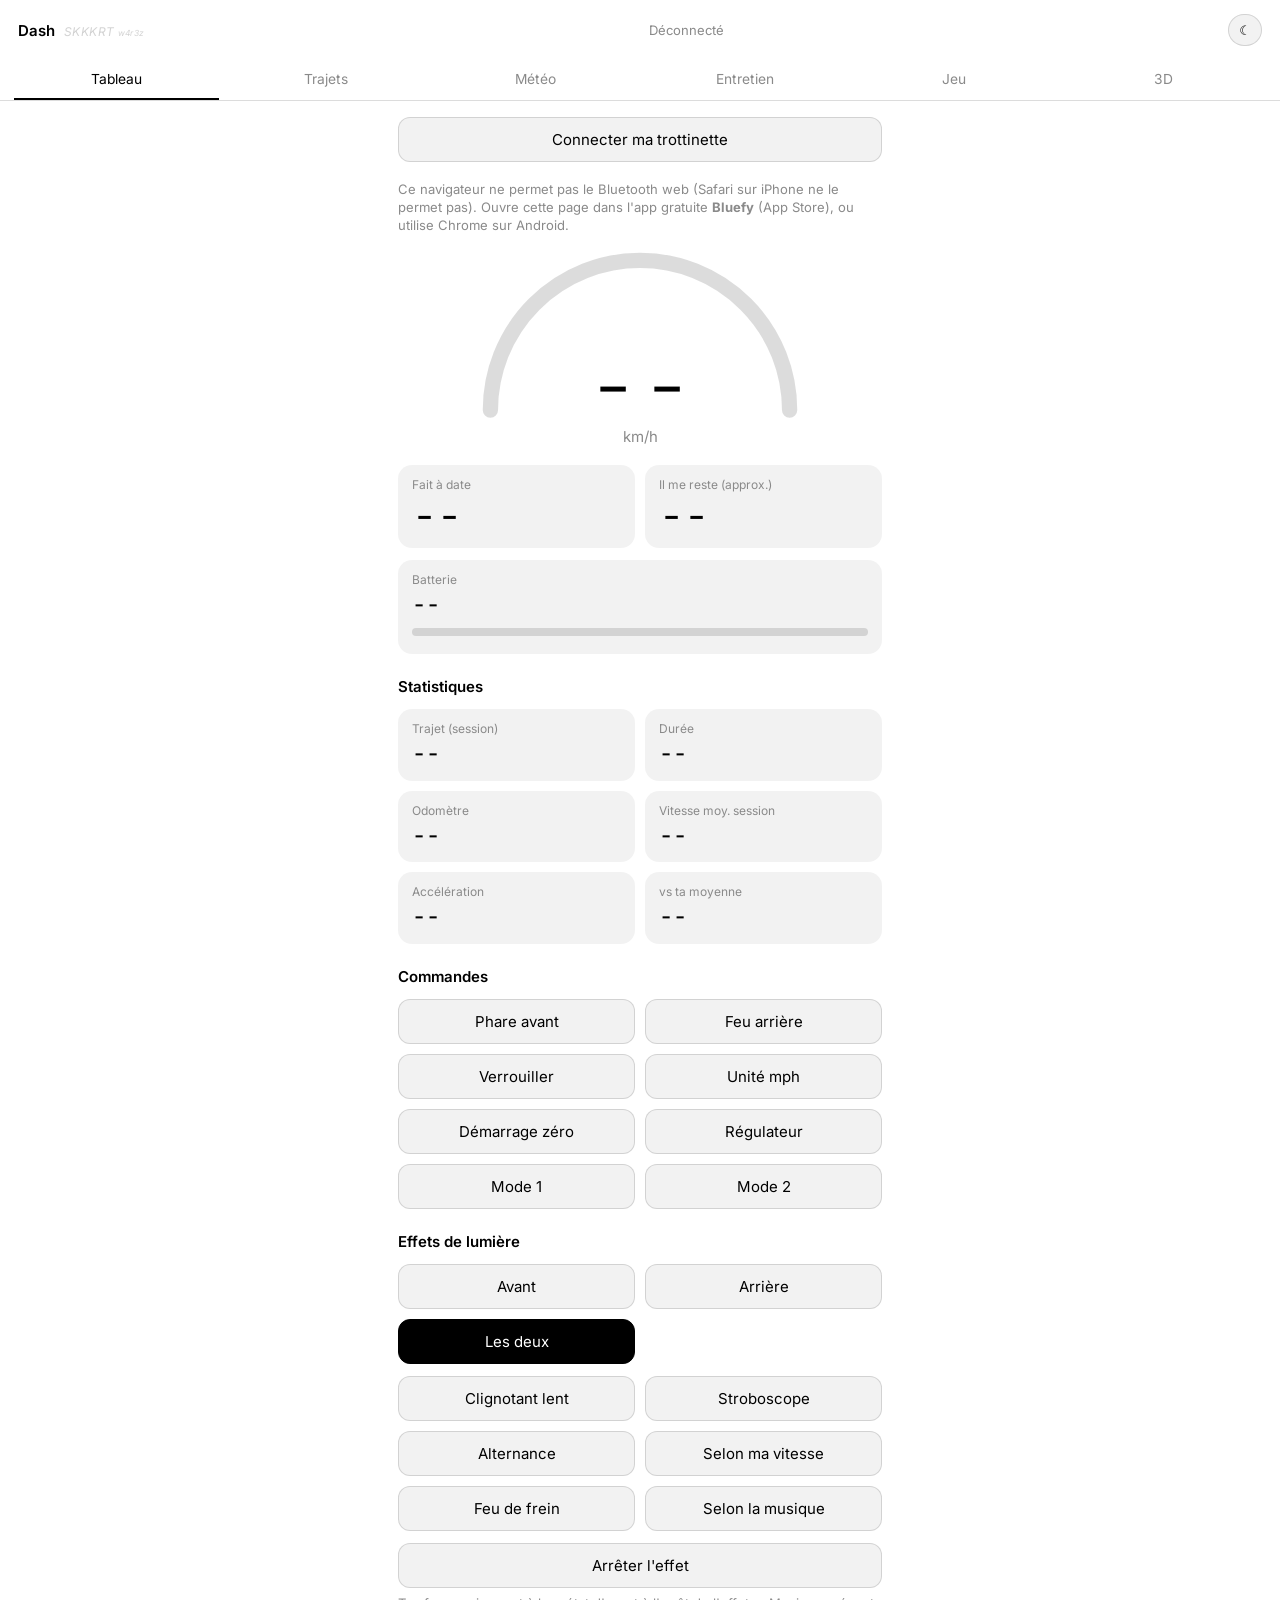
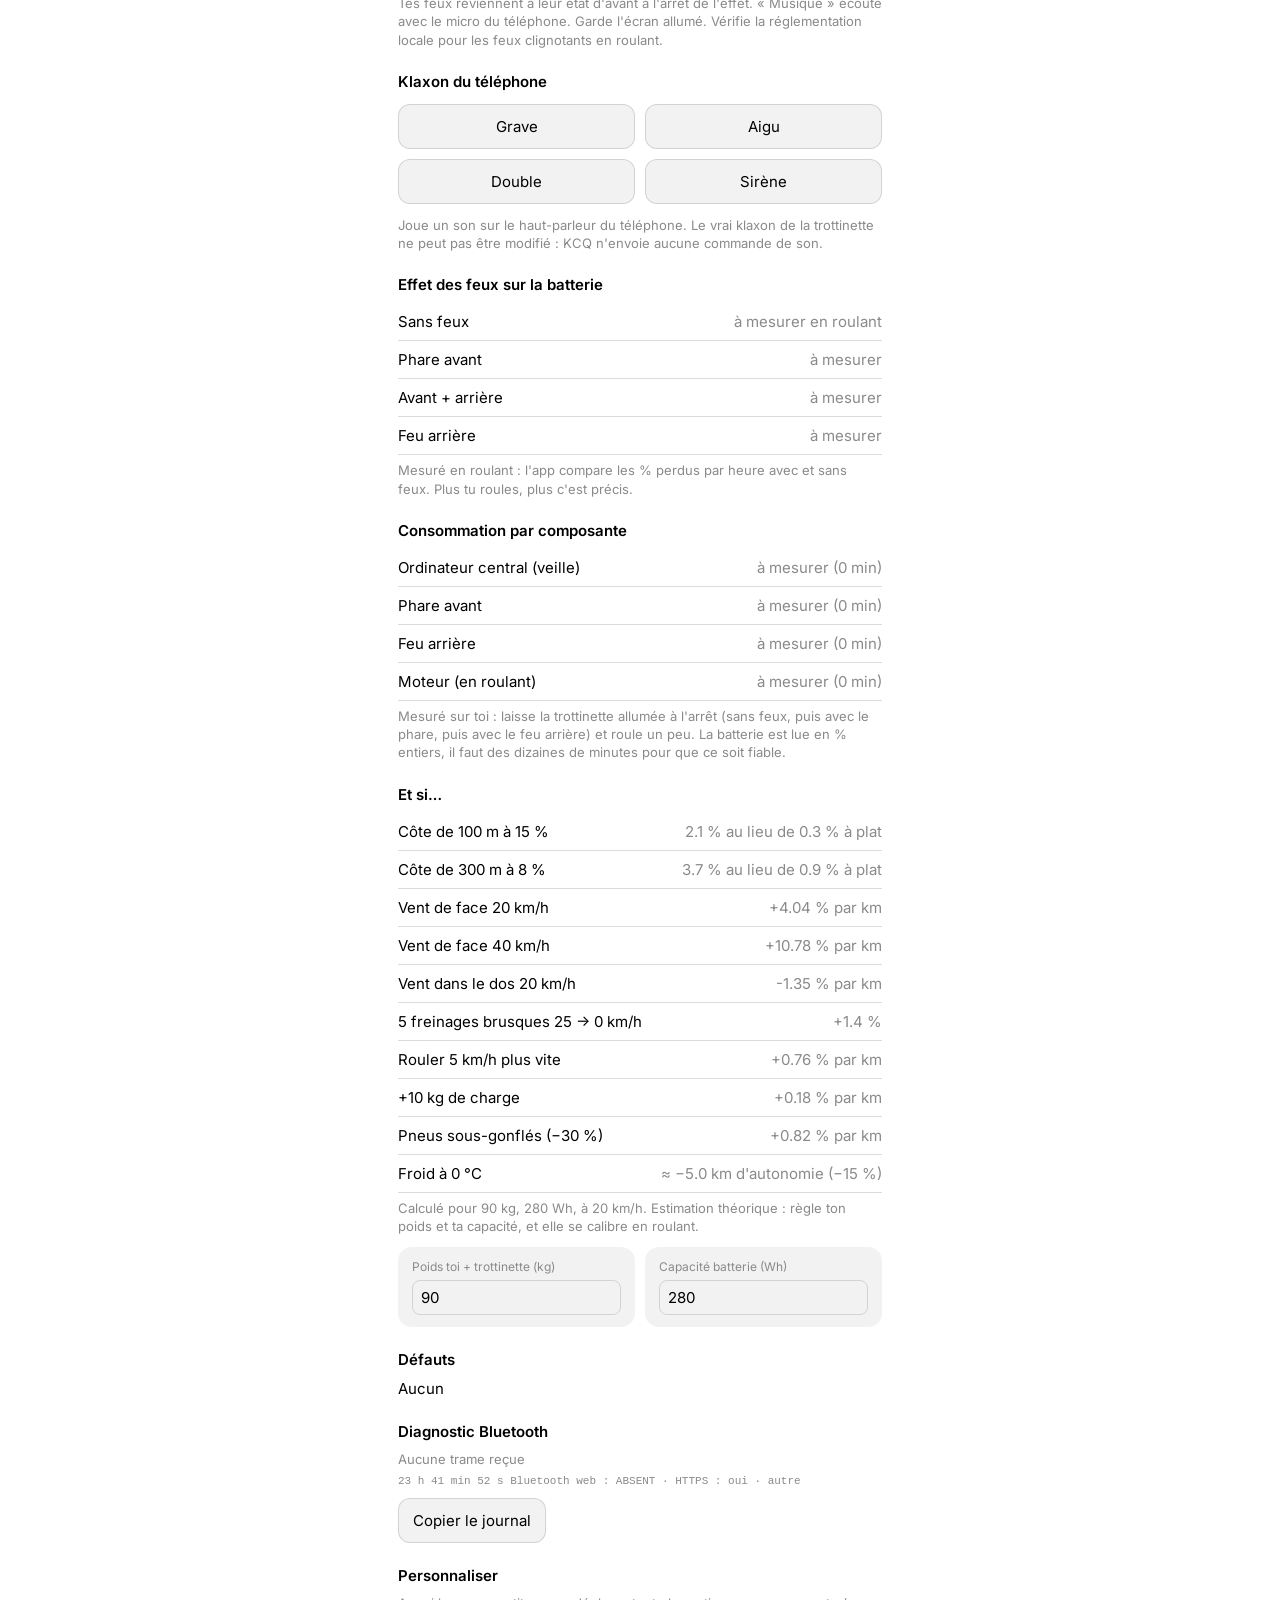
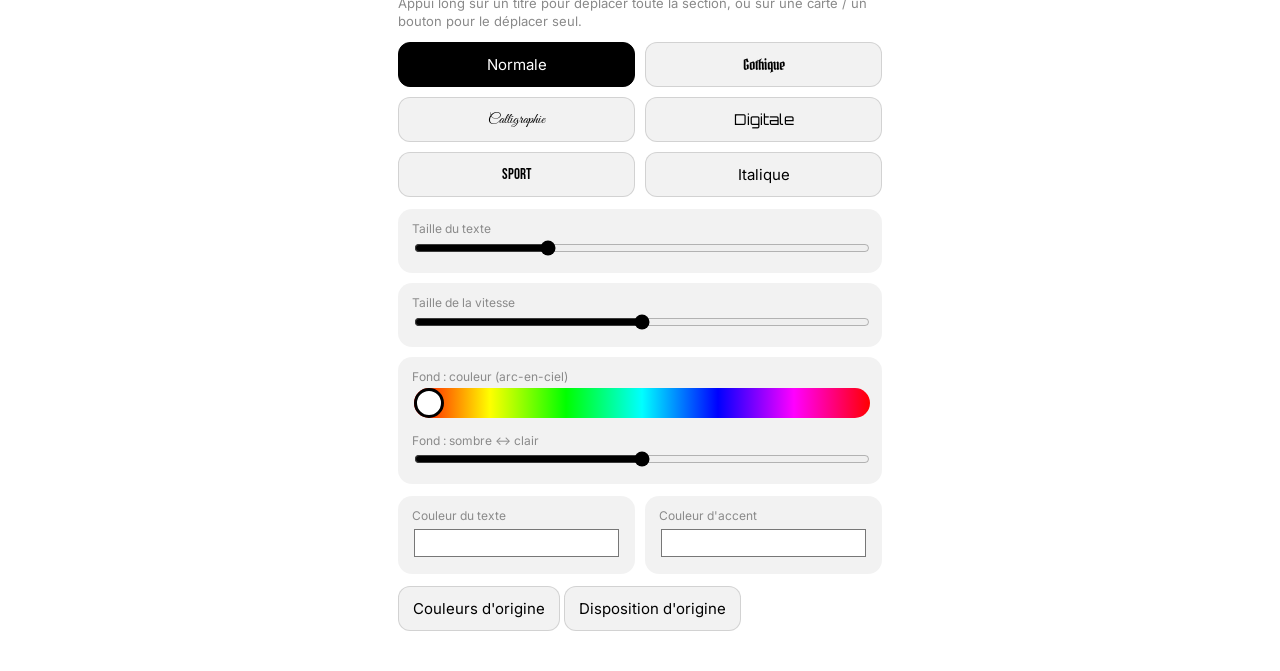
==== index.html @ 1031332a "Initial commit" ====
<!doctype html>
<html lang="fr">
<head>
<meta charset="utf-8">
<meta name="viewport" content="width=device-width,initial-scale=1,viewport-fit=cover">
<title>Dash</title>
<link rel="manifest" href="manifest.webmanifest">
<link rel="apple-touch-icon" href="icon.png">
<meta name="apple-mobile-web-app-capable" content="yes">
<meta name="theme-color" content="#000000">
<link rel="preconnect" href="https://fonts.googleapis.com"><link rel="preconnect" href="https://fonts.gstatic.com" crossorigin>
<link rel="stylesheet" href="https://fonts.googleapis.com/css2?family=Bebas+Neue&family=Great+Vibes&family=Inter:wght@300;400;600&family=Orbitron:wght@400;600&family=Pirata+One&display=swap">
<style>
:root{--bg:#fff;--fg:#000;--ac:var(--fg);--ff:Inter,-apple-system,system-ui,sans-serif;--z:1;--sz:1;--mut:#8a8a8a;--line:rgba(128,128,128,.28);--card:rgba(128,128,128,.1)}
[data-t=d]{--bg:#000;--fg:#fff}
*{box-sizing:border-box;-webkit-tap-highlight-color:transparent}
html,body{height:100%}
body{margin:0;background:var(--bg);color:var(--fg);font:calc(15px*var(--z))/1.4 var(--ff);padding:env(safe-area-inset-top) 0 env(safe-area-inset-bottom);overflow-x:hidden}
header{display:flex;justify-content:space-between;align-items:center;padding:14px 18px}
header b{font-weight:600;letter-spacing:.01em}
#st{color:var(--mut);font-size:.87em}
button{font:inherit;color:inherit;background:var(--card);border:1px solid var(--line);border-radius:12px;padding:11px 14px;cursor:pointer}
button.on{background:var(--ac);color:var(--bg);border-color:var(--ac)}
#th{padding:6px 10px;border-radius:99px;font-size:.87em}
nav{display:flex;gap:4px;padding:0 14px;border-bottom:1px solid var(--line)}
nav button{flex:1;border:0;border-radius:0;background:none;color:var(--mut);padding:10px 0;font-size:.92em}
nav button.on{color:var(--fg);box-shadow:inset 0 -2px var(--ac);background:none}
section{display:none;padding:16px 18px 40px;max-width:520px;margin:auto}
section.on{display:block}
#gauge{width:100%;max-width:340px;display:block;margin:0 auto}
#gauge path{fill:none;stroke-linecap:round;stroke-width:9}#arc{stroke:var(--ac)}.tk{stroke:var(--line)}
#sp{font-size:calc(84px*var(--sz));font-weight:300;text-align:center;line-height:1;margin-top:-1.02em;font-variant-numeric:tabular-nums}
#un{text-align:center;color:var(--mut);margin-bottom:18px}
.g{display:grid;grid-template-columns:1fr 1fr;gap:10px;margin:12px 0}
.c{background:var(--card);border-radius:14px;padding:12px 14px}
.c small{display:block;color:var(--mut);font-size:.8em}
.c b{font-size:1.47em;font-weight:500;font-variant-numeric:tabular-nums}
.c b.big{font-size:2.6em;font-weight:400;line-height:1.1}
.bar{height:8px;background:var(--line);border-radius:9px;overflow:hidden;margin-top:8px}
.bar i{display:block;height:100%;background:var(--ac);width:0;transition:width .4s}
h3{margin:22px 0 8px;font-size:1em;font-weight:600}
p.n{color:var(--mut);font-size:.87em;margin:6px 0}
.row{display:flex;justify-content:space-between;padding:8px 0;border-bottom:1px solid var(--line);gap:10px}
.row span:last-child{color:var(--mut);text-align:right}
#hue{width:100%;height:30px;-webkit-appearance:none;appearance:none;border-radius:99px;background:linear-gradient(90deg,#f00,#ff0,#0f0,#0ff,#00f,#f0f,#f00)}
#hue::-webkit-slider-thumb{-webkit-appearance:none;width:30px;height:30px;border-radius:50%;background:#fff;border:3px solid #000}
canvas{width:100%;height:220px;background:var(--card);border-radius:14px;margin-top:10px}
.err{color:#d33}
.hl{display:flex;align-items:baseline;gap:8px}
.sk{font-style:italic;font-size:.8em;opacity:.17;letter-spacing:.04em;white-space:nowrap;user-select:none}
.sk small{font-size:.7em;margin-left:3px}
.num{width:100%;font:inherit;color:inherit;background:none;border:1px solid var(--line);border-radius:8px;padding:6px 8px;margin-top:4px}
[data-sort]>*{-webkit-touch-callout:none;-webkit-user-select:none;user-select:none}
.drag{position:relative;z-index:50;pointer-events:none;box-shadow:0 12px 32px rgba(0,0,0,.45);border-radius:14px;background:var(--bg);scale:1.03}
.rg{width:100%;accent-color:var(--ac)}
input[type=color]{width:100%;height:36px;border:0;background:none;padding:0}
</style>
</head>
<body>
<header><div class="hl"><b>Dash</b><i class="sk">SKKKRT<small>w4r3z</small></i></div><span id="st">Déconnecté</span><button id="th" aria-label="Thème">☾</button></header>
<nav id="nav"><button data-s="a" class="on">Tableau</button><button data-s="b">Trajets</button><button data-s="c">Météo</button><button data-s="d">Entretien</button><button data-s="e">Jeu</button><button data-s="f">3D</button></nav>

<section id="a" class="on">
 <button id="cn" style="width:100%;margin-bottom:12px">Connecter ma trottinette</button>
 <p id="ns" class="n err" hidden>Ce navigateur ne permet pas le Bluetooth web (Safari sur iPhone ne le permet pas). Ouvre cette page dans l'app gratuite <b>Bluefy</b> (App Store), ou utilise Chrome sur Android.</p>
 <button id="bf" hidden style="width:100%;margin-bottom:12px">Ouvrir cette page dans Bluefy</button>
 <div id="dash" data-sort>
  <div class="blk" data-id="jauge"><svg id="gauge" viewBox="0 0 200 110"><path class="tk" d="M12 100A88 88 0 0 1 188 100"/><path id="arc" d="M12 100A88 88 0 0 1 188 100" stroke-dasharray="277" stroke-dashoffset="277"/></svg>
   <div id="sp">--</div><div id="un">km/h</div>
   <div class="g"><div class="c"><small>Fait à date</small><b class="big" id="f1">--</b><small id="f2"></small></div><div class="c"><small>Il me reste (approx.)</small><b class="big" id="r1">--</b><small id="r2"></small></div></div></div>
  <div class="blk" data-id="bat"><div class="c"><small>Batterie</small><b id="bt">--</b><div class="bar"><i id="bb"></i></div><small id="rg" style="margin-top:6px"></small></div></div>
  <div class="blk" data-id="stats"><h3>Statistiques</h3><div class="g" id="sg" data-sort>
   <div class="c" data-id="tr"><small>Trajet (session)</small><b id="tr">--</b></div>
   <div class="c" data-id="tm"><small>Durée</small><b id="tm">--</b></div>
   <div class="c" data-id="od"><small>Odomètre</small><b id="od">--</b></div>
   <div class="c" data-id="av"><small>Vitesse moy. session</small><b id="av">--</b></div>
   <div class="c" data-id="ac"><small>Accélération</small><b id="ac">--</b></div>
   <div class="c" data-id="vs"><small>vs ta moyenne</small><b id="vs">--</b></div></div></div>
  <div class="blk" data-id="cmd"><h3>Commandes</h3><div class="g" id="cg" data-sort>
   <button data-id="head" data-c="head">Phare avant</button><button data-id="tail" data-c="tail">Feu arrière</button>
   <button data-id="lock" data-c="lock">Verrouiller</button><button data-id="unit" data-c="unit">Unité mph</button>
   <button data-id="start" data-c="start">Démarrage zéro</button><button data-id="cruise" data-c="cruise">Régulateur</button>
   <button data-id="g1" data-g="1">Mode 1</button><button data-id="g2" data-g="2">Mode 2</button></div></div>
  <div class="blk" data-id="fx"><h3>Effets de lumière</h3>
   <div class="g" id="ft2"><button data-tg="head">Avant</button><button data-tg="tail">Arrière</button><button data-tg="both" class="on">Les deux</button></div>
   <div class="g" id="fm"><button data-m="slow">Clignotant lent</button><button data-m="strobe">Stroboscope</button><button data-m="alt">Alternance</button><button data-m="spd">Selon ma vitesse</button><button data-m="brk">Feu de frein</button><button data-m="mus">Selon la musique</button></div>
   <button id="fo" style="width:100%">Arrêter l'effet</button>
   <p class="n">Tes feux reviennent à leur état d'avant à l'arrêt de l'effet. « Musique » écoute avec le micro du téléphone. Garde l'écran allumé. Vérifie la réglementation locale pour les feux clignotants en roulant.</p></div>
  <div class="blk" data-id="horn"><h3>Klaxon du téléphone</h3>
   <div class="g" id="hn"><button data-k="0">Grave</button><button data-k="1">Aigu</button><button data-k="2">Double</button><button data-k="3">Sirène</button></div>
   <p class="n">Joue un son sur le haut-parleur du téléphone. Le vrai klaxon de la trottinette ne peut pas être modifié : KCQ n'envoie aucune commande de son.</p></div>
  <div class="blk" data-id="feux"><h3>Effet des feux sur la batterie</h3><div id="im"></div>
   <p class="n">Mesuré en roulant : l'app compare les % perdus par heure avec et sans feux. Plus tu roules, plus c'est précis.</p></div>
  <div class="blk" data-id="conso"><h3>Consommation par composante</h3><div id="cs"></div>
   <p class="n">Mesuré sur toi : laisse la trottinette allumée à l'arrêt (sans feux, puis avec le phare, puis avec le feu arrière) et roule un peu. La batterie est lue en % entiers, il faut des dizaines de minutes pour que ce soit fiable.</p></div>
  <div class="blk" data-id="si"><h3>Et si…</h3><div id="sr"></div><p class="n" id="sn"></p>
   <div class="g"><label class="c"><small>Poids toi + trottinette (kg)</small><input id="kg" class="num" type="number" inputmode="decimal" min="30" max="250"></label><label class="c"><small>Capacité batterie (Wh)</small><input id="wh" class="num" type="number" inputmode="decimal" min="50" max="2000"></label></div></div>
  <div class="blk" data-id="def"><h3>Défauts</h3><div id="ft" class="n">Aucun</div></div>
  <div class="blk" data-id="diag"><h3>Diagnostic Bluetooth</h3><p class="n" id="fc" style="margin-top:0">Aucune trame reçue</p>
   <pre id="lg" style="white-space:pre-wrap;word-break:break-all;font:11px/1.4 ui-monospace,monospace;color:var(--mut);margin:0 0 8px"></pre><button id="cl">Copier le journal</button></div>
  <div class="blk" data-id="look"><h3>Personnaliser</h3>
   <p class="n" style="margin-top:0">Appui long sur un titre pour déplacer toute la section, ou sur une carte / un bouton pour le déplacer seul.</p>
   <div class="g" id="fl"></div>
   <div class="c"><small>Taille du texte</small><input id="zs" class="rg" type="range" min="80" max="150" value="100"></div>
   <div class="c" style="margin-top:10px"><small>Taille de la vitesse</small><input id="ss" class="rg" type="range" min="60" max="140" value="100"></div>
   <div class="c" style="margin-top:10px"><small>Fond : couleur (arc-en-ciel)</small><input id="hue" type="range" min="0" max="360" value="0">
    <small style="margin-top:10px">Fond : sombre ↔ clair</small><input id="lt" class="rg" type="range" min="4" max="96" value="50"></div>
   <div class="g"><label class="c"><small>Couleur du texte</small><input id="ct" type="color" value="#ffffff"></label><label class="c"><small>Couleur d'accent</small><input id="ca" type="color" value="#ffffff"></label></div>
   <button id="hr">Couleurs d'origine</button> <button id="ro">Disposition d'origine</button></div>
 </div>
</section>

<section id="b"><div id="rt" data-sort>
 <div class="blk" data-id="gps"><h3>Enregistrer l'itinéraire</h3>
  <button id="rc" style="width:100%">Démarrer l'enregistrement GPS</button>
  <canvas id="map" width="480" height="440"></canvas>
  <p class="n" id="rs"></p><button id="gx">Exporter en GPX</button></div>
 <div class="blk" data-id="ses"><h3>10 dernières sessions</h3><div id="hs"></div></div>
</div></section>

<section id="c"><h3>Prochaines 3 heures</h3><div id="wx" class="n">Chargement…</div><button id="wr">Actualiser</button></section>

<section id="d"><div id="en" data-sort>
 <div class="blk" data-id="fr"><h3>Freins (estimation)</h3>
  <div class="c"><small>Plaquettes restantes</small><b id="bw">--</b><div class="bar"><i id="bwb"></i></div></div>
  <p class="n" id="bn"></p><button id="bs">Freins changés</button></div>
 <div class="blk" data-id="pr"><h3>Prochains entretiens</h3><div id="mt"></div>
  <p class="n">Estimations génériques basées sur les kilomètres et les freinages brusques détectés, pas sur des données du fabricant. Vérifie tes freins à l'œil.</p></div>
</div></section>

<section id="e"></section>

<section id="f">
 <h3>SKKKRT3D · simulateur en ville</h3>
 <p class="n">Ta i9 devient une vraie manette : la poignée donne la vitesse, le gyro du téléphone (fixé sur le guidon) tourne le monde. 4 mondes, vue 1re ou 2e personne, polices et réglages dans le jeu (⚙). Nouveau : jeu de capture de drapeaux 🚩 avec pièces dorées, chrono et points, chute en percutant un bâtiment, cyclistes à éviter (ou à percuter).</p>
 <p class="n">1. Connecte ta trottinette dans l'onglet <b>Tableau</b> (la connexion est partagée avec le jeu).<br>2. Entre dans la ville, autorise le gyro, puis <b>Calibrer guidon</b> guidon droit.</p>
 <button id="g3" class="on" style="width:100%;margin-top:6px">Entrer dans la ville 3D</button>
 <p class="n" id="g3s"></p>
</section>

<script src="proto.js"></script>
<script>
const $=s=>document.querySelector(s),$$=s=>[...document.querySelectorAll(s)];
const J=(k,d)=>{try{return JSON.parse(localStorage.getItem(k))??d}catch{return d}};
const W=(k,v)=>{try{localStorage.setItem(k,JSON.stringify(v))}catch{}};
const cfg=J('cfg',{h:null,t:null}),drain=J('drain',{}),idl=J('idl',{}),cal=J('cal',{p:0,km:0,s:0}),hist=J('hist',[]),svc=J('svc',{b0:null,hard:0});
let pts=J('route',[]),S=null,chW=null,dev=null,busy=false,last=0,lastV=0,lastB=null,lastHard=0,aNow=0,aS=0,aN=0,vS=0,tS=0,vMax=0,rec=null,saveT=0,sb0=null,mvS=0,lastT=null,stV=0,stT=0,ex0=0;

// ---------- Thème ----------
const F={sys:['Normale',"Inter,-apple-system,system-ui,sans-serif"],got:['Gothique',"'Pirata One',serif"],cal:['Calligraphie',"'Great Vibes',cursive"],dig:['Digitale',"Orbitron,sans-serif"],spo:['Sport',"'Bebas Neue',sans-serif"],ita:['Italique',"Inter,-apple-system,system-ui,sans-serif"]};
$('#fl').innerHTML=Object.entries(F).map(([k,v])=>`<button data-f="${k}" style="font-family:${v[1]}">${v[0]}</button>`).join('');
function theme(){
  const d=cfg.t?cfg.t==='d':matchMedia('(prefers-color-scheme:dark)').matches,r=document.documentElement.style,set=(k,v)=>v==null?r.removeProperty(k):r.setProperty(k,v);
  document.documentElement.dataset.t=d?'d':'l';$('#th').textContent=d?'☀':'☾';
  if(cfg.h!=null||cfg.l!=null){const l=cfg.l??(d?11:93);set('--bg',`hsl(${cfg.h||0} ${cfg.h==null?0:d?55:85}% ${l}%)`);set('--fg',l>55?'#111':'#fff')}else{set('--bg');set('--fg')}
  if(cfg.tx)set('--fg',cfg.tx);
  document.body.style.fontStyle=cfg.f==='ita'?'italic':'';set('--ac',cfg.ac);set('--ff',F[cfg.f]&&F[cfg.f][1]);set('--z',cfg.z);set('--sz',cfg.sz);
  $$('#fl button').forEach(b=>b.classList.toggle('on',b.dataset.f===(cfg.f||'sys')));
  document.querySelector('meta[name=theme-color]').content=getComputedStyle(document.body).backgroundColor;
}
const sv=()=>{W('cfg',cfg);theme()};
$('#th').onclick=()=>{cfg.t=document.documentElement.dataset.t==='d'?'l':'d';cfg.l=null;sv()};
$('#fl').onclick=e=>{const b=e.target.closest('[data-f]');if(b){cfg.f=b.dataset.f;sv()}};
$('#zs').oninput=e=>{cfg.z=e.target.value/100;sv()};
$('#ss').oninput=e=>{cfg.sz=e.target.value/100;sv()};
$('#hue').oninput=e=>{cfg.h=+e.target.value;sv()};
$('#lt').oninput=e=>{cfg.l=+e.target.value;sv()};
$('#ct').oninput=e=>{cfg.tx=e.target.value;sv()};
$('#ca').oninput=e=>{cfg.ac=e.target.value;sv()};
$('#hr').onclick=()=>{cfg.h=cfg.l=cfg.tx=cfg.ac=null;sv()};
$('#ro').onclick=()=>{delete cfg.o;W('cfg',cfg);location.reload()};
$('#zs').value=(cfg.z||1)*100;$('#ss').value=(cfg.sz||1)*100;if(cfg.h!=null)$('#hue').value=cfg.h;if(cfg.l!=null)$('#lt').value=cfg.l;
let tap=0;$('#gauge').onclick=()=>{if(++tap>=3){tap=0;$('#look').scrollIntoView({behavior:'smooth'})}setTimeout(()=>tap=0,700)};
theme();

// ---------- Appui long = déplacer ----------
for(const id in cfg.o||{}){const bx=document.getElementById(id);if(bx)cfg.o[id].forEach(k=>{const c=[...bx.children].find(x=>x.dataset.id===k);c&&bx.appendChild(c)})}
(()=>{
  let it=null,bx,tm,loop,sx,sy,lx,ly,gx,gy,on=0,end=0;
  const place=()=>{
    it.style.transform='none';
    let t=document.elementFromPoint(lx,ly);while(t&&t.parentElement!==bx)t=t.parentElement;
    if(t&&t!==it&&t.dataset.id)bx.insertBefore(it,it.compareDocumentPosition(t)&4?t.nextSibling:t);
    const r=it.getBoundingClientRect();it.style.transform=`translate(${lx-gx-r.left}px,${ly-gy-r.top}px)`;
  };
  const fin=()=>{clearTimeout(tm);clearInterval(loop);if(on){it.classList.remove('drag');it.style.transform='';cfg.o=cfg.o||{};cfg.o[bx.id]=[...bx.children].map(c=>c.dataset.id);W('cfg',cfg);end=Date.now()}on=0;it=null};
  addEventListener('pointerdown',e=>{
    if(!e.isPrimary||e.target.closest('input,canvas'))return;
    const el=e.target.closest('[data-id]');if(!el||!el.parentElement.hasAttribute('data-sort'))return;
    it=el;bx=el.parentElement;sx=lx=e.clientX;sy=ly=e.clientY;
    tm=setTimeout(()=>{on=1;const r=it.getBoundingClientRect();gx=sx-r.left;gy=sy-r.top;it.classList.add('drag');navigator.vibrate&&navigator.vibrate(30);
      loop=setInterval(()=>{if(ly<90)scrollBy(0,-12);else if(ly>innerHeight-90)scrollBy(0,12);place()},30)},450);
  });
  addEventListener('pointermove',e=>{if(!it)return;lx=e.clientX;ly=e.clientY;if(!on&&Math.hypot(lx-sx,ly-sy)>10){clearTimeout(tm);it=null}});
  addEventListener('pointerup',fin);addEventListener('pointercancel',fin);
  addEventListener('touchmove',e=>{if(on)e.preventDefault()},{passive:false});
  addEventListener('contextmenu',e=>{if(it)e.preventDefault()});
  addEventListener('click',e=>{if(Date.now()-end<500){e.stopPropagation();e.preventDefault()}},true);
})();

// ---------- Onglets ----------
$$('#nav button').forEach(b=>b.onclick=()=>{$$('#nav button,section').forEach(x=>x.classList.remove('on'));b.classList.add('on');$('#'+b.dataset.s).classList.add('on');if(b.dataset.s==='c')wx();if(b.dataset.s==='b')draw();if(b.dataset.s==='d')maint()});

// ---------- Bluetooth ----------
const SVC=P.U('fff0'),ios=/iPhone|iPad|iPod/.test(navigator.userAgent)||(navigator.platform==='MacIntel'&&navigator.maxTouchPoints>1);
const hx=a=>[...a].map(x=>x.toString(16).padStart(2,'0')).join(' '),sleep=t=>new Promise(r=>setTimeout(r,t));
let nfr=0,unk=0,lg0=[],wlk=null;
const lg=m=>{lg0.push(new Date().toLocaleTimeString('fr-CA')+' '+m);if(lg0.length>60)lg0.shift();$('#lg').textContent=lg0.join('\n')};
lg('Bluetooth web : '+(navigator.bluetooth?'OK':'ABSENT')+' · HTTPS : '+(isSecureContext?'oui':'non')+' · '+(ios?'iOS':'autre'));
if(!navigator.bluetooth){$('#ns').hidden=false;if(ios)$('#bf').hidden=false}
$('#bf').onclick=()=>{location.href='bluefy://open?url='+encodeURIComponent(location.href)};
$('#cl').onclick=()=>navigator.clipboard&&navigator.clipboard.writeText(lg0.join('\n')).then(()=>$('#cl').textContent='Copié');
const wl=async()=>{try{wlk=await navigator.wakeLock.request('screen')}catch(e){}};
document.addEventListener('visibilitychange',()=>{if(!document.hidden&&dev&&dev.gatt.connected)wl()});
$('#cn').onclick=async()=>{
  if(!navigator.bluetooth){$('#ns').hidden=false;$('#st').textContent='Bluetooth web absent';return}
  if(dev&&dev.gatt.connected){userDisc=true;dev.gatt.disconnect();return}
  try{
    $('#st').textContent='Choisis ta trottinette…';lg('Recherche…');
    dev=await navigator.bluetooth.requestDevice({acceptAllDevices:true,optionalServices:[SVC,P.U('ffe0'),P.U('180a'),'6e400001-b5a3-f393-e0a9-e50e24dcca9e']});
    lg('Appareil : '+(dev.name||dev.id));$('#st').textContent='Connexion…';
    dev.addEventListener('gattserverdisconnected',onDisc);
    userDisc=false;recoN=0;
    const g=await dev.gatt.connect();lg('GATT connecté');
    if(await setupLink(g,false)===false)return;
  }catch(e){lg('ERREUR '+e.name+' : '+e.message);$('#st').textContent=e.name==='NotFoundError'?'Annulé':'Erreur : '+e.message}
};
async function setupLink(g,again){
  let s;try{s=await g.getPrimaryService(SVC)}catch(e){const all=await g.getPrimaryServices().catch(()=>[]);lg('Service FFF0 introuvable. Vus : '+all.map(x=>x.uuid.slice(4,8)).join(',')+' (mauvais appareil ?)');throw e}
  lg('Service FFF0 OK');chW=await s.getCharacteristic(P.U('fff6'));lg('Écriture FFF6 OK');
  try{ // même vérification que KCQ : état du mot de passe (FFF1) puis mot de passe (FFF5)
    const on=(await(await s.getCharacteristic(P.U('fff1'))).readValue()).getUint8(0)===1;lg('Mot de passe actif : '+(on?'oui':'non'));
    if(on&&!again){const v=await(await s.getCharacteristic(P.U('fff5'))).readValue(),u=new Uint8Array(v.buffer,v.byteOffset,v.byteLength);
      let pin;try{pin=new TextDecoder('gbk').decode(u)}catch(e){pin=new TextDecoder().decode(u)}
      const t=prompt('Mot de passe de la trottinette :');if(t!==pin.replace(/\0/g,'')){g.disconnect();alert('Mot de passe incorrect');userDisc=true;return false}}
  }catch(e){lg('Mot de passe : ignoré ('+e.name+')')}
  const n=await s.getCharacteristic(P.U('fff7'));lg('Notifications FFF7 OK');
  n.addEventListener('characteristicvaluechanged',e=>{const v=e.target.value;onData(new Uint8Array(v.buffer,v.byteOffset,v.byteLength))});
  await n.startNotifications();nfr=0;unk=0;reset();wl();
  $('#st').textContent='Connecté';$('#cn').textContent='Déconnecter';lg('Écoute active, attente des trames…');
  setTimeout(()=>{if(dev&&dev.gatt.connected&&!nfr){lg('Aucune trame après 5 s. La trottinette est-elle allumée ? KCQ est-elle fermée ?');$('#st').textContent='Connecté, aucune donnée'}},5000);
}
let userDisc=false,recoBusy=false,recoN=0;
function reset(){last=0;lastB=null;aS=aN=vS=tS=vMax=0;sb0=null;mvS=0;lastT=null;stT=Date.now()}
function onDisc(){
  lg('Déconnecté');stopFx(true);
  $('#st').textContent='Déconnecté';$('#cn').textContent='Connecter ma trottinette';
  if(S&&(S.trip>0||S.time>60)){hist.unshift({d:Date.now(),km:S.trip,min:Math.round(S.time/60),avg:tS?vS/tS:0,max:vMax,acc:aN?aS/aN:0});hist.length=Math.min(hist.length,10);W('hist',hist);W('drain',drain);W('idl',idl);W('cal',cal);W('svc',svc)}
  S=null;hs();
  if(!userDisc&&dev)autoReco();userDisc=false;
}
// reconnexion automatique après une coupure involontaire (sans rouvrir le sélecteur d'appareil)
async function autoReco(){
  if(recoBusy)return;recoBusy=true;
  for(let i=1;i<=8&&dev&&!userDisc;i++){
    $('#st').textContent='Reconnexion '+i+'/8…';lg('Reconnexion automatique '+i+'/8');await sleep(Math.min(1200*i,6000));
    if(userDisc||!dev)break;if(dev.gatt.connected)break;
    try{const g=await dev.gatt.connect();lg('GATT reconnecté');await setupLink(g,true);recoBusy=false;return}
    catch(e){lg('Reconnexion échouée : '+e.message)}
  }
  recoBusy=false;if(!(dev&&dev.gatt.connected)){$('#st').textContent='Déconnecté (reconnexion impossible)';}
}
async function send(frame){
  if(!chW||busy)return false;busy=true;let ok=false;
  try{const u=new Uint8Array(frame);chW.writeValueWithResponse?await chW.writeValueWithResponse(u):await chW.writeValue(u);ok=true}
  catch(e){lg('Écriture échouée : '+e.message)}
  busy=false;return ok;
}
$$('button[data-c]').forEach(b=>b.onclick=()=>{if(!S)return;const k=b.dataset.c;send(P.frame(S,P.CMD[k],!(k==='unit'?S.mph:S[k])))});
$$('button[data-g]').forEach(b=>b.onclick=()=>{if(!S)return;const g=+b.dataset.g;send(P.frame(S,0,g===2,g))});

// ---------- Données ----------
function onData(b){
  const s=P.parse(b);if(!s){if(unk++<5)lg('Trame ignorée : '+hx(b));return}
  if(++nfr===1)lg('1re trame : '+hx(b));if(nfr%5===0)$('#fc').textContent=nfr+' trames · dernière : '+hx(b);
  const now=Date.now(),dt=last?(now-last)/1e3:0;last=now;S=s;
  const k=s.mph?1.6:1,v=Math.min(50,s.speed),mv=v>2;
  if(dt>0&&dt<5){
    const c=''+s.head+s.tail,dp=lastB!=null&&lastB>s.bat?lastB-s.bat:0;
    if(mv){const a=drain[c]=drain[c]||{p:0,s:0};a.s+=dt;a.p+=dp;vS+=v*dt;tS+=dt;vMax=Math.max(vMax,v);mvS+=dt;cal.s+=dt;cal.p+=dp;if(lastT!=null&&s.trip>=lastT&&s.trip-lastT<1)cal.km+=s.trip-lastT}
    else{const a=idl[c]=idl[c]||{p:0,s:0};a.s+=dt;a.p+=dp}
    if(dt<2){const a=(v-lastV)/dt;aNow=aNow*.7+a*.3;if(a>.3){aS+=a;aN++}if(a<-8&&now-lastHard>3000){svc.hard++;lastHard=now}}
  }
  if(sb0==null)sb0=s.bat;if(Math.abs(v-stV)>.6||v<3){stV=v;stT=now}
  lastV=v;lastB=s.bat;lastT=s.trip;
  if(now-saveT>30000){saveT=now;W('drain',drain);W('idl',idl);W('cal',cal);W('svc',svc)}
  if(svc.b0==null){svc.b0=s.total;W('svc',svc)}
  const u=s.mph?'mi':'km',f=x=>(x/k).toFixed(1);
  $('#sp').textContent=(v/k).toFixed(1);$('#un').textContent=s.mph?'mph':'km/h';
  $('#arc').style.strokeDashoffset=277*(1-Math.min(1,v/50));
  $('#bt').textContent=s.bat+' %';$('#bb').style.width=s.bat+'%';
  $('#tr').textContent=f(s.trip)+' '+u;$('#od').textContent=Math.round(s.total/k)+' '+u;
  $('#tm').textContent=Math.floor(s.time/60)+' min '+String(s.time%60).padStart(2,'0')+' s';
  const av=tS?vS/tS:0,pa=hist.filter(h=>h.avg>0),mavg=pa.length?pa.reduce((x,h)=>x+h.avg,0)/pa.length:0,pac=hist.filter(h=>h.acc>0),macc=pac.length?pac.reduce((x,h)=>x+h.acc,0)/pac.length:0;
  $('#av').textContent=(av/k).toFixed(1)+' '+(s.mph?'mph':'km/h');
  $('#ac').textContent=(aNow/k).toFixed(1)+' /s';
  $('#vs').textContent=mavg?((av/mavg-1)*100).toFixed(0)+' % vit.'+(macc?' · '+((aNow/macc-1)*100).toFixed(0)+' % acc.':''):'pas encore d\'historique';
  $$('button[data-c]').forEach(b=>{const c=b.dataset.c;b.classList.toggle('on',!!(c==='unit'?s.mph:s[c]))});
  $$('button[data-g]').forEach(b=>b.classList.toggle('on',+b.dataset.g===s.gear));
  const f2=[];P.FAULTS.forEach((n,i)=>{if((s.faults>>i)&1)f2.push(n)});if(s.flags&1)f2.push('Moteur bloqué');if((s.flags>>6)&1)f2.push('Température');
  $('#ft').textContent=f2.length?f2.join(' · '):'Aucun';$('#ft').className=f2.length?'err':'n';
  impact();extra(s,k,now);if(now-ex0>2000){ex0=now;conso();si()}
}
function rate(c){const a=drain[c];return a&&a.s>300?a.p/(a.s/3600):null}
function impact(){
  const base=rate('00'),L={'10':'Phare avant','01':'Feu arrière','11':'Avant + arrière'},o=[`<div class="row"><span>Sans feux</span><span>${base!=null?base.toFixed(1)+' %/h':'à mesurer en roulant'}</span></div>`];
  for(const c in L){const r=rate(c);o.push(`<div class="row"><span>${L[c]}</span><span>${r==null?'à mesurer':r.toFixed(1)+' %/h'+(base!=null?' ('+(r-base>=0?'+':'')+(r-base).toFixed(1)+')':'')}</span></div>`)}
  $('#im').innerHTML=o.join('');
  const cur=S?rate(''+S.head+S.tail)||base:null;$('#rg').textContent=cur&&S?'Autonomie estimée : ~'+Math.round(S.bat/cur*60)+' min de roulage':'';
}
impact();

// ---------- Régulateur, fait / reste, consommation, « et si » ----------
const fm=m=>m>=60?Math.floor(m/60)+' h '+String(Math.round(m%60)).padStart(2,'0'):Math.round(m)+' min';
function extra(s,k,now){
  const u=s.mph?'mi':'km',used=Math.max(0,sb0-s.bat),on=(s.flags>>1)&1,st=(now-stT)/1e3;
  const cb=$('button[data-c=cruise]');if(cb)cb.textContent=on?'Régulateur en marche ✓':s.cruise?(s.speed>=3?'Régulateur : '+Math.min(5,Math.floor(st))+' / 5 s':'Régulateur : roule pour l\'armer'):'Régulateur';
  const ppk=used>=4&&s.trip>1?used/s.trip:(cal.km>=2&&cal.p>=2?cal.p/cal.km:null),ppm=used>=4&&mvS>180?used/(mvS/60):(cal.s>300&&cal.p>=2?cal.p/(cal.s/60):null);
  $('#f1').textContent='−'+used+' %';$('#f2').textContent=fm(s.time/60)+' · '+(s.trip/k).toFixed(1)+' '+u;
  $('#r1').textContent=s.bat+' %';$('#r2').textContent=(ppm?'≈ '+fm(s.bat/ppm):'durée à estimer')+(ppk?' · ≈ '+(s.bat/ppk/k).toFixed(1)+' '+u:'');
}
const rt=(o,c)=>{const a=o[c];return a&&a.s>=900&&a.p>=1?a.p/(a.s/3600):null},mn=(o,c)=>o[c]?Math.round(o[c].s/60):0;
function conso(){
  const wh=cfg.wh||280,cpu=rt(idl,'00'),m0=rt(drain,'00'),dl=c=>{const a=rt(idl,c),b=rt(drain,c);return a!=null&&cpu!=null?a-cpu:(b!=null&&m0!=null?b-m0:null)};
  const R=[['Ordinateur central (veille)',cpu,mn(idl,'00')],['Phare avant',dl('10'),mn(idl,'10')+mn(drain,'10')],['Feu arrière',dl('01'),mn(idl,'01')+mn(drain,'01')],['Moteur (en roulant)',m0!=null&&cpu!=null?m0-cpu:null,mn(drain,'00')]];
  $('#cs').innerHTML=R.map(r=>`<div class="row"><span>${r[0]}</span><span>${r[1]==null?'à mesurer ('+r[2]+' min)':r[1]<=0?'≈ 0 %/h (sous la précision)':r[1].toFixed(1)+' %/h · ≈ '+(r[1]/100*wh).toFixed(1)+' W'}</span></div>`).join('');
}
function si(){
  const kg=cfg.kg||90,wh=cfg.wh||280,hv=hist.filter(h=>h.avg>0),va=hv.length?hv.reduce((x,h)=>x+h.avg,0)/hv.length:20,vr=S&&S.speed>8?Math.min(S.speed,40):Math.min(40,Math.max(10,va));
  // Wh côté batterie pour 1 km : roulement + air + pente, rendement 75 %
  const E=(o={})=>{const m=kg+(o.dm||0),vm=(o.v||vr)/3.6,wa=vm+(o.w||0)/3.6;return Math.max(0,m*9.81*.014*(o.cr||1)+.5*1.2*.55*wa*Math.abs(wa)+m*9.81*(o.gr||0))*1000/3600/.75};
  const cald=cal.km>=2&&cal.p>=3,kk=cald?Math.min(3,Math.max(.3,(cal.p/cal.km)/(E({v:va})/wh*100))):1,P=x=>x/wh*100*kk,base=E();
  const f=x=>(x<.1?x.toFixed(2):x.toFixed(1))+' %',d=o=>{const x=P(E(o))-P(base);return(x>=0?'+':'')+x.toFixed(2)+' % par km'};
  const climb=(len,gr)=>f(P(E({gr})*len/1000))+' au lieu de '+f(P(base*len/1000))+' à plat';
  const R=[['Côte de 100 m à 15 %',climb(100,.15)],['Côte de 300 m à 8 %',climb(300,.08)],['Vent de face 20 km/h',d({w:20})],['Vent de face 40 km/h',d({w:40})],['Vent dans le dos 20 km/h',d({w:-20})],
    ['5 freinages brusques 25 → 0 km/h','+'+f(P(5*.5*kg*(25/3.6)**2/3600/.75))],['Rouler 5 km/h plus vite',d({v:vr+5})],['+10 kg de charge',d({dm:10})],['Pneus sous-gonflés (−30 %)',d({cr:1.5})],
    ['Froid à 0 °C',(()=>{const r=100/P(base);return'≈ −'+(r*.15).toFixed(1)+' km d\'autonomie (−15 %)'})()]];
  $('#sr').innerHTML=R.map(r=>`<div class="row"><span>${r[0]}</span><span>${r[1]}</span></div>`).join('');
  $('#sn').textContent='Calculé pour '+kg+' kg, '+wh+' Wh, à '+vr.toFixed(0)+' km/h. '+(cald?'Calibré sur tes '+cal.km.toFixed(0)+' km roulés.':'Estimation théorique : règle ton poids et ta capacité, et elle se calibre en roulant.');
}
$('#kg').value=cfg.kg||90;$('#wh').value=cfg.wh||280;
$('#kg').oninput=e=>{cfg.kg=+e.target.value||null;W('cfg',cfg);si()};$('#wh').oninput=e=>{cfg.wh=+e.target.value||null;W('cfg',cfg);si();conso()};
conso();si();

// ---------- Trajets ----------
function hs(){const k=S&&S.mph?1.6:1;$('#hs').innerHTML=hist.length?hist.map(h=>`<div class="row"><span>${new Date(h.d).toLocaleDateString('fr-CA',{day:'numeric',month:'short'})} · ${(h.km/k).toFixed(1)} ${k>1?'mi':'km'} · ${h.min} min</span><span>moy. ${(h.avg/k).toFixed(1)} · max ${(h.max/k).toFixed(0)}</span></div>`).join(''):'<p class="n">Aucune session enregistrée.</p>'}
hs();
const hav=(a,b)=>{const R=6371,r=Math.PI/180,x=(b[0]-a[0])*r,y=(b[1]-a[1])*r,q=Math.sin(x/2)**2+Math.cos(a[0]*r)*Math.cos(b[0]*r)*Math.sin(y/2)**2;return 2*R*Math.asin(Math.sqrt(q))};
function draw(){
  const c=$('#map'),g=c.getContext('2d');g.clearRect(0,0,c.width,c.height);
  let d=0;for(let i=1;i<pts.length;i++)d+=hav(pts[i-1],pts[i]);
  $('#rs').textContent=pts.length?pts.length+' points · '+d.toFixed(2)+' km':'Aucun itinéraire.';
  if(pts.length<2)return;
  const la=pts.map(p=>p[0]),lo=pts.map(p=>p[1]),mx=Math.min(...lo),Mx=Math.max(...lo),my=Math.min(...la),My=Math.max(...la),cs=Math.cos(la[0]*Math.PI/180);
  const w=(Mx-mx)*cs||1e-5,h=(My-my)||1e-5,s=Math.min((c.width-40)/w,(c.height-40)/h);
  g.strokeStyle=getComputedStyle(document.body).color;g.lineWidth=4;g.lineJoin='round';g.beginPath();
  pts.forEach((p,i)=>{const x=20+((p[1]-mx)*cs)*s,y=c.height-20-(p[0]-my)*s;i?g.lineTo(x,y):g.moveTo(x,y)});g.stroke();
}
$('#rc').onclick=()=>{
  if(rec!=null){navigator.geolocation.clearWatch(rec);rec=null;$('#rc').textContent='Démarrer l\'enregistrement GPS';$('#rc').classList.remove('on');return}
  pts=[];W('route',pts);$('#rc').textContent='Arrêter l\'enregistrement';$('#rc').classList.add('on');
  rec=navigator.geolocation.watchPosition(p=>{pts.push([p.coords.latitude,p.coords.longitude,Date.now()]);W('route',pts);draw()},e=>{$('#rs').textContent='GPS : '+e.message},{enableHighAccuracy:true});
};
$('#gx').onclick=()=>{if(!pts.length)return;const x='<?xml version="1.0"?><gpx version="1.1" creator="Dash"><trk><trkseg>'+pts.map(p=>`<trkpt lat="${p[0]}" lon="${p[1]}"><time>${new Date(p[2]).toISOString()}</time></trkpt>`).join('')+'</trkseg></trk></gpx>';
  const a=document.createElement('a');a.href=URL.createObjectURL(new Blob([x],{type:'application/gpx+xml'}));a.download='trajet.gpx';a.click()};
draw();

// ---------- Météo (Open-Meteo, gratuit, sans clé) ----------
function wx(){
  $('#wx').textContent='Localisation…';
  navigator.geolocation.getCurrentPosition(async p=>{
    try{
      const r=await(await fetch(`https://api.open-meteo.com/v1/forecast?latitude=${p.coords.latitude}&longitude=${p.coords.longitude}&hourly=temperature_2m,precipitation_probability,cloud_cover,wind_gusts_10m&timezone=auto&forecast_days=2`)).json();
      const h=r.hourly,now=new Date().toISOString().slice(0,13);let i=h.time.findIndex(t=>t.slice(0,13)>=now.slice(0,13));if(i<0)i=0;
      $('#wx').innerHTML=[0,1,2].map(j=>i+j).map(n=>`<div class="c" style="margin-bottom:8px"><small>${h.time[n].slice(11,16)}</small><b>${Math.round(h.temperature_2m[n])} °C</b><small>Pluie ${h.precipitation_probability[n]} % · Nuages ${h.cloud_cover[n]} % · Rafales ${Math.round(h.wind_gusts_10m[n])} km/h</small></div>`).join('');
    }catch(e){$('#wx').textContent='Météo indisponible (connexion ?)'}
  },e=>$('#wx').textContent='Active la localisation : '+e.message);
}
$('#wr').onclick=wx;

// ---------- Entretien ----------
function maint(){
  const t=S?S.total:null;if(t==null){$('#bn').textContent='Connecte-toi pour calculer.';return}
  const used=(t-svc.b0)+svc.hard*.5,left=Math.max(0,100-used/20);
  $('#bw').textContent=Math.round(left)+' %';$('#bwb').style.width=left+'%';
  $('#bn').textContent=`${(t-svc.b0).toFixed(0)} km depuis le dernier changement · ${svc.hard} freinages brusques détectés`;
  const nx=i=>(Math.ceil((t+.01)/i)*i-t).toFixed(0)+' km';
  $('#mt').innerHTML=[['Vérifier vis et boulons',300],['Pression et usure des pneus',500],['Contrôle des freins',1000],['Entretien général',2000]].map(m=>`<div class="row"><span>${m[0]}</span><span>dans ~${nx(m[1])}</span></div>`).join('');
}
$('#bs').onclick=()=>{if(S){svc.b0=S.total;svc.hard=0;W('svc',svc);maint()}};

// ---------- Effets de lumière ----------
const fx={m:null,tg:'both',orig:null,sent:null,ts:0,beat:0,brk:0,iv:0};let mic=null;
const fxUi=()=>$$('#fm button').forEach(x=>x.classList.toggle('on',x.dataset.m===fx.m));
async function micOn(){try{
  const st=await navigator.mediaDevices.getUserMedia({audio:{echoCancellation:false,noiseSuppression:false,autoGainControl:false}}),a=new(window.AudioContext||window.webkitAudioContext)(),an=a.createAnalyser();
  an.fftSize=512;a.createMediaStreamSource(st).connect(an);const d=new Uint8Array(an.frequencyBinCount);let avg=0,last=0;
  mic={st,a,iv:setInterval(()=>{an.getByteFrequencyData(d);let e=0;for(let i=1;i<6;i++)e+=d[i];e/=5;const n=performance.now();if(e>55&&e>avg*1.35&&n-last>200){last=n;fx.beat=n+120}avg=avg*.92+e*.08},30)};return true;
}catch(e){lg('Micro : '+e.message);alert('Micro refusé ou indisponible : '+e.message);return false}}
function micOff(){if(mic){clearInterval(mic.iv);mic.st.getTracks().forEach(t=>t.stop());mic.a.close();mic=null}}
async function startFx(m){
  if(!S){alert('Connecte-toi d\'abord à la trottinette.');return}
  if(m==='mus'&&!mic&&!(await micOn()))return;if(m!=='mus')micOff();
  if(!fx.m)fx.orig={head:S.head,tail:S.tail};fx.m=m;fx.sent=null;clearInterval(fx.iv);fx.iv=setInterval(fxTick,40);fxUi();lg('Effet : '+m);
}
async function stopFx(quiet){
  if(!fx.m)return;clearInterval(fx.iv);const o=fx.orig;fx.m=null;micOff();fxUi();
  if(!quiet)for(let i=0;i<8&&S;i++){if(await send(P.frameWith(S,o)))break;await sleep(150)}
}
function fxTick(){
  if(!fx.m)return;if(!S||!dev||!dev.gatt.connected){stopFx(true);return}
  const n=performance.now(),v=Math.min(50,S.speed),o=fx.orig;let on=true;
  switch(fx.m){
    case'slow':on=n%1000<500;break;
    case'strobe':on=n%240<120;break;
    case'alt':on=n%600<300;break;
    case'spd':{const q=Math.max(240,900-v*20);on=n%q<q/2;break}
    case'brk':if(aNow<-2.5)fx.brk=n+1500;on=n<fx.brk?n%240<120:true;break;
    case'mus':on=n<fx.beat;break;
  }
  let h=o.head,t=o.tail;const tg=fx.m==='brk'?'tail':fx.tg;
  if(fx.m==='alt'){h=on?1:0;t=on?0:1}else{if(tg!=='tail')h=on?1:0;if(tg!=='head')t=on?1:0}
  if((!fx.sent||fx.sent[0]!==h||fx.sent[1]!==t)&&n-fx.ts>110){fx.ts=n;send(P.frameWith(S,{head:h,tail:t})).then(ok=>{if(ok)fx.sent=[h,t]})}
}
$('#ft2').onclick=e=>{const b=e.target.closest('[data-tg]');if(!b)return;fx.tg=b.dataset.tg;$$('#ft2 button').forEach(x=>x.classList.toggle('on',x===b))};
$('#fm').onclick=e=>{const b=e.target.closest('[data-m]');if(b)fx.m===b.dataset.m?stopFx():startFx(b.dataset.m)};
$('#fo').onclick=()=>stopFx();

// ---------- Klaxon du téléphone ----------
let ac2;
$('#hn').onclick=e=>{const b=e.target.closest('[data-k]');if(!b)return;const k=+b.dataset.k,a=ac2=ac2||new(window.AudioContext||window.webkitAudioContext)(),o=a.createOscillator(),g=a.createGain(),t=a.currentTime,f=o.frequency;
  o.connect(g);g.connect(a.destination);o.type=k===1?'square':'sawtooth';
  if(k===0)f.value=190;else if(k===1)f.value=900;else if(k===2){f.setValueAtTime(520,t);f.setValueAtTime(1,t+.3);f.setValueAtTime(520,t+.4)}else{f.setValueAtTime(500,t);f.linearRampToValueAtTime(1000,t+.5);f.linearRampToValueAtTime(500,t+1)}
  g.gain.setValueAtTime(.6,t);g.gain.setTargetAtTime(0,t+.8,.05);o.start(t);o.stop(t+1.3)};


// ---------- Pont vers le jeu 3D (3d/) ----------
window.i9get=()=>S?Object.assign({age:Date.now()-last},S):null;
window.i9cmd=k=>{if(!S||!(k in P.CMD))return;send(P.frame(S,P.CMD[k],!S[k]))};
$('#g3').onclick=()=>{
  if($('#v3'))return;
  $('#g3s').textContent=S?'Trottinette connectée : la poignée pilote le jeu.':'Pas de trottinette connectée : tu peux jouer au clavier (ordinateur).';
  const f=document.createElement('iframe');f.id='v3';f.src='jeu.html?embed=1';
  f.allow='accelerometer; gyroscope; magnetometer; autoplay; fullscreen; geolocation';
  f.style.cssText='position:fixed;inset:0;width:100%;height:100%;border:0;z-index:300;background:#000';
  document.body.appendChild(f);
};
addEventListener('message',e=>{if(e.origin===location.origin&&e.data&&e.data.skkkrt3d==='exit'){const f=$('#v3');f&&f.remove()}});

if('serviceWorker' in navigator)navigator.serviceWorker.register('sw.js').catch(()=>{});
</script>
<script src="game.js"></script>
</body>
</html>
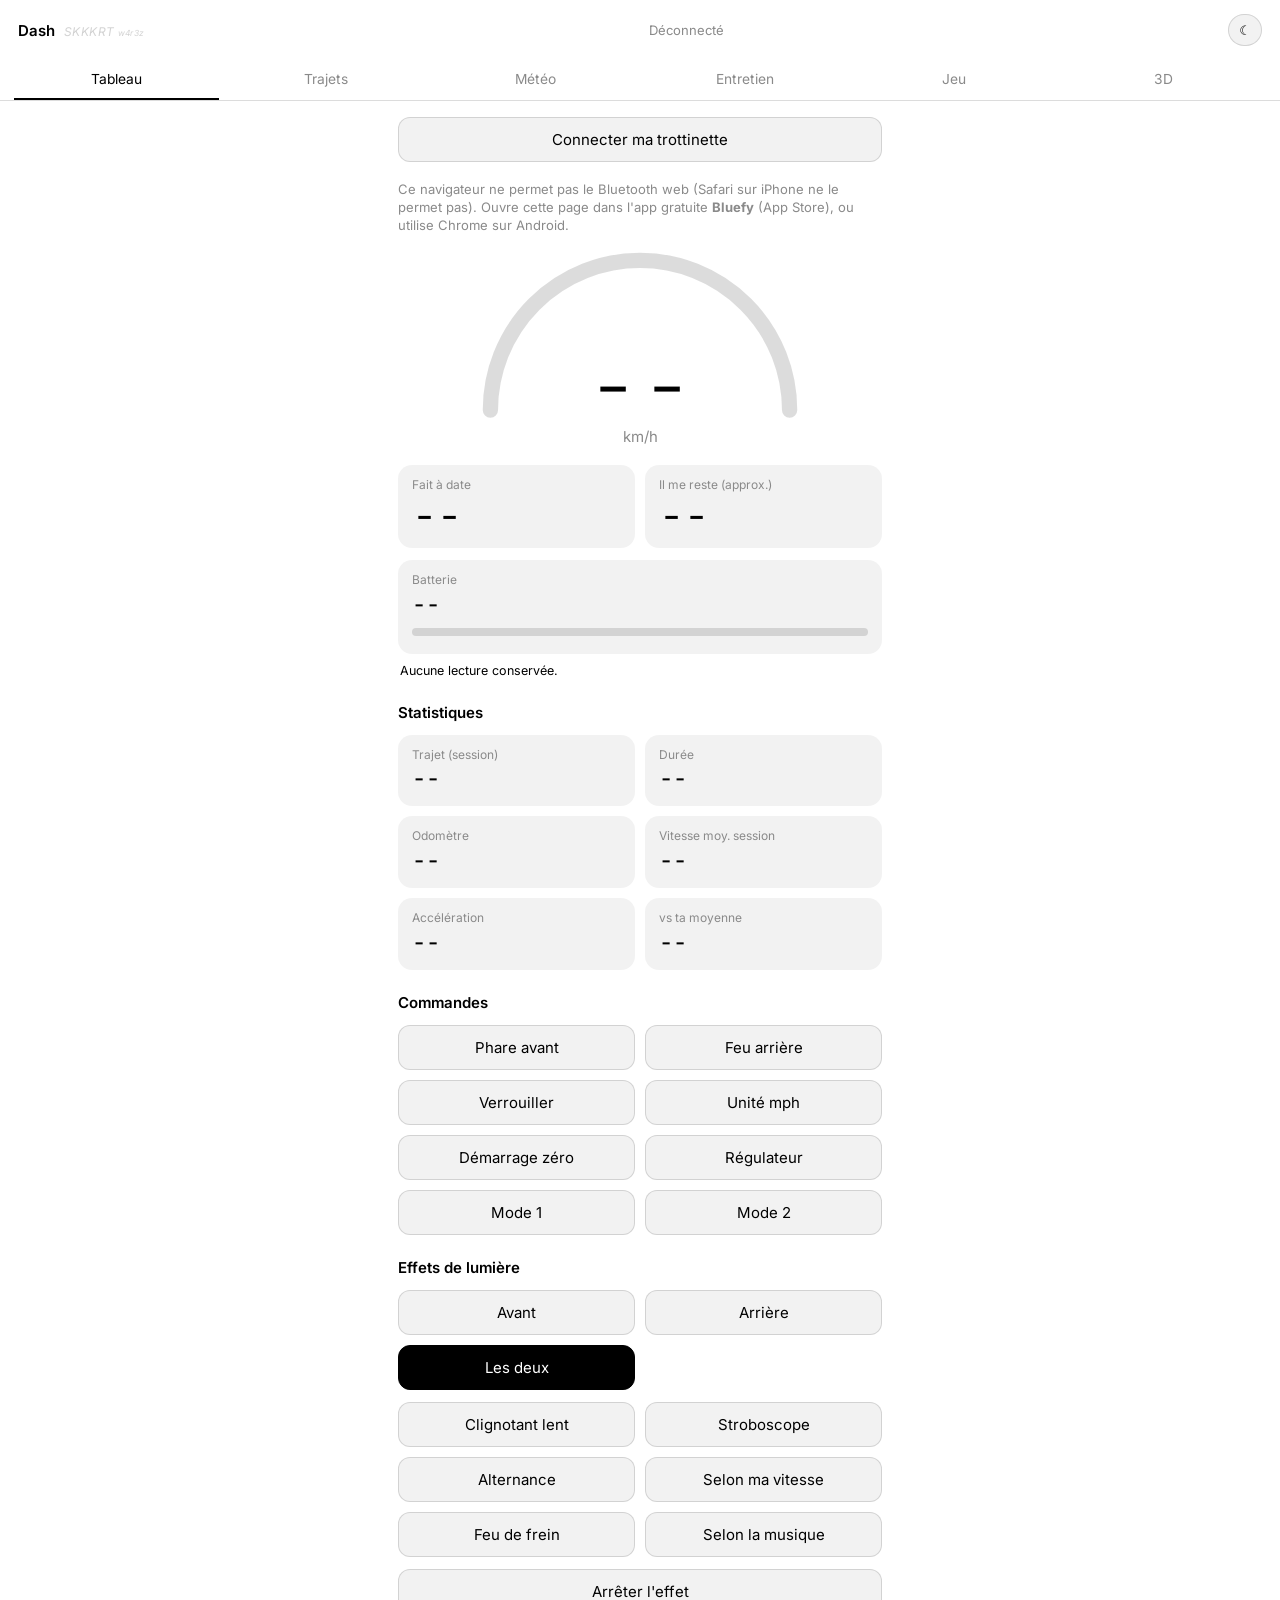
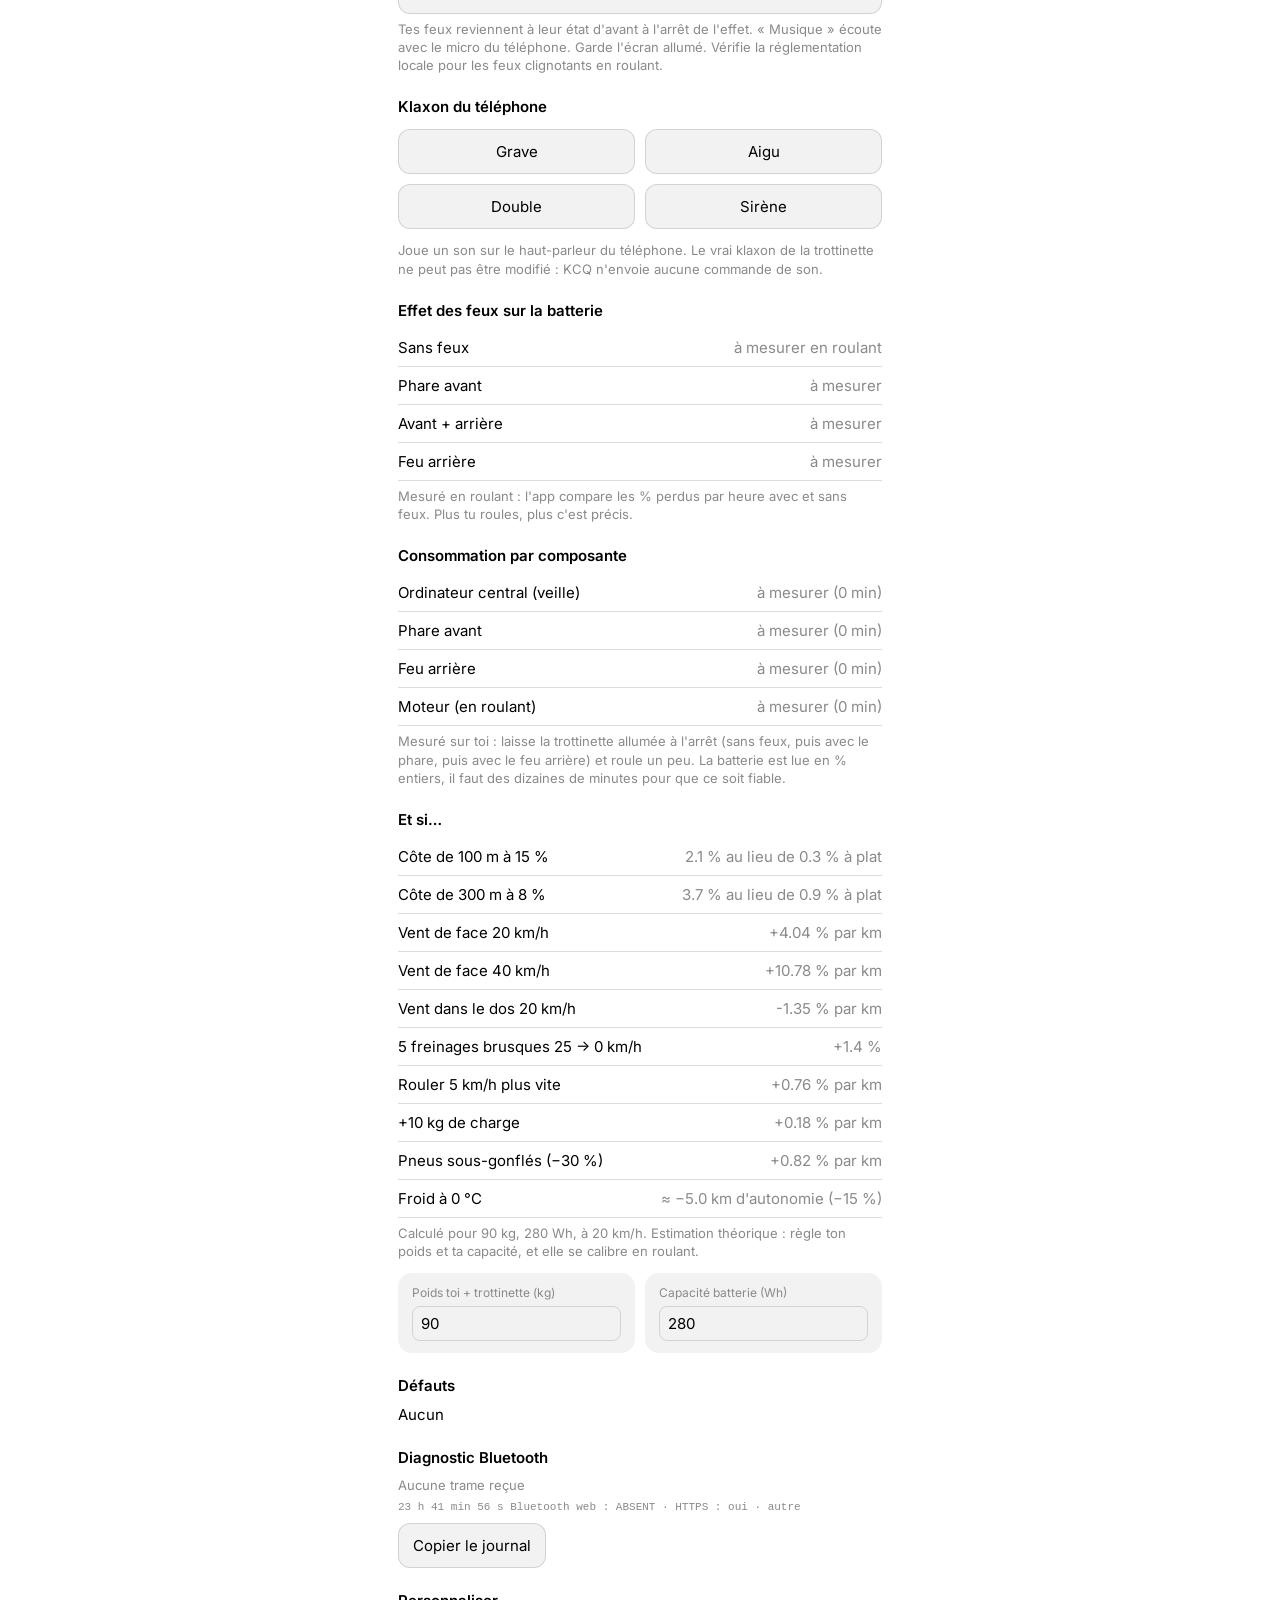
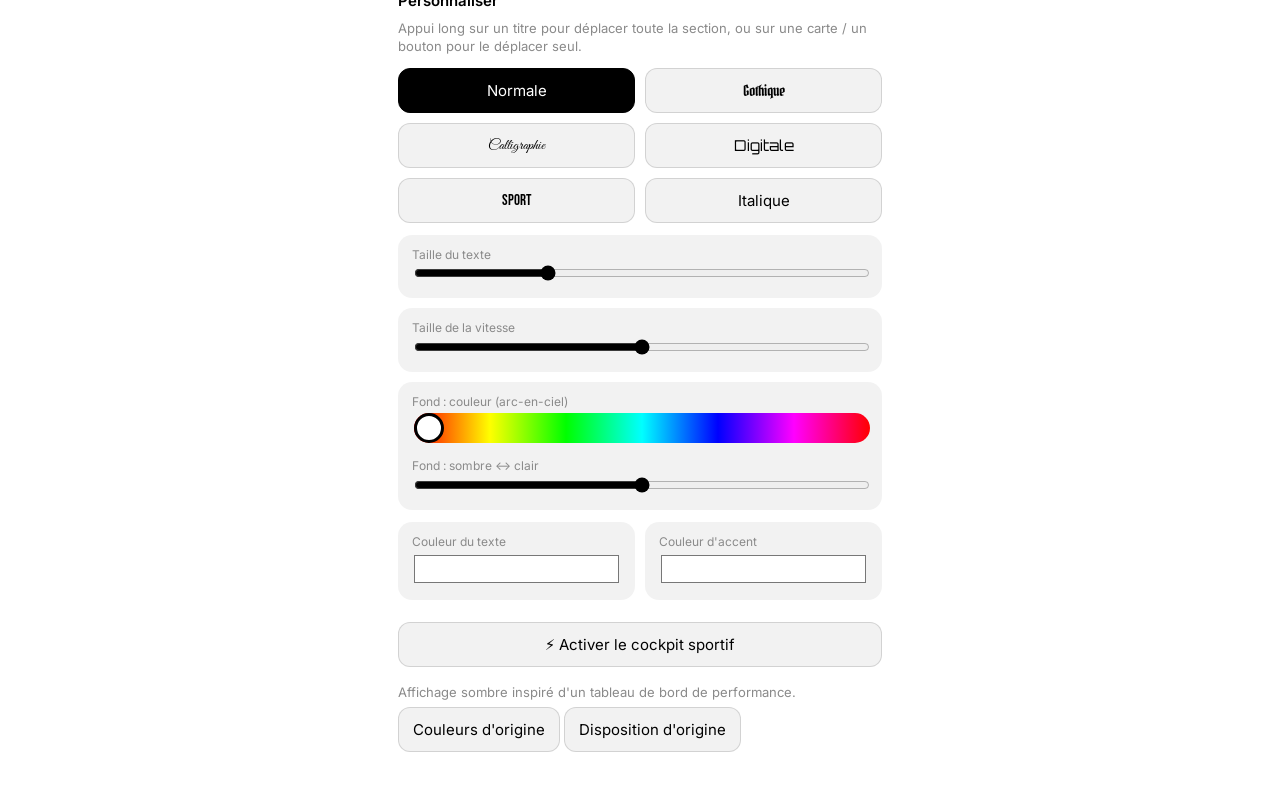
==== commit c4494e29: "Improve scooter dashboard and game modes" ====
--- a/index.html
+++ b/index.html
@@ -45,6 +45,19 @@
 #hue{width:100%;height:30px;-webkit-appearance:none;appearance:none;border-radius:99px;background:linear-gradient(90deg,#f00,#ff0,#0f0,#0ff,#00f,#f0f,#f00)}
 #hue::-webkit-slider-thumb{-webkit-appearance:none;width:30px;height:30px;border-radius:50%;background:#fff;border:3px solid #000}
 canvas{width:100%;height:220px;background:var(--card);border-radius:14px;margin-top:10px}
+#mapbox{position:relative;width:100%;height:220px;margin-top:10px;border-radius:14px;overflow:hidden;background:#e8e5dc}
+#maptiles{position:absolute;inset:0;overflow:hidden;background:#e8e5dc}
+#maptiles img{position:absolute;display:block;max-width:none;width:256px;height:256px}
+#map{position:absolute;inset:0;z-index:1;width:100%;height:100%;margin:0;border-radius:0;background:transparent}
+#mapcredit{position:absolute;right:5px;bottom:4px;z-index:2;padding:2px 5px;border-radius:4px;background:rgba(255,255,255,.83);color:#222;font:10px/1.2 system-ui,sans-serif;text-decoration:none}
+body[data-sport="1"] #a{background:linear-gradient(155deg,#111923,#05080d 70%);color:#edf6ff;border:1px solid #33445a;border-radius:22px;padding:18px;box-shadow:0 8px 28px #06111f55}
+body[data-sport="1"] #a h3{color:#9db4c9;text-transform:uppercase;letter-spacing:.12em}
+body[data-sport="1"] #a .c{background:linear-gradient(145deg,#1b2733,#0a1017);border:1px solid #3a5064;box-shadow:inset 0 1px #ffffff0c,0 5px 16px #0008}
+body[data-sport="1"] #a #sp{font-family:Orbitron,system-ui,sans-serif;font-weight:600;color:#f6fbff;text-shadow:0 0 18px #39baff77}
+body[data-sport="1"] #a #arc{stroke:#ffb52e;filter:drop-shadow(0 0 5px #ffb52e99)}
+body[data-sport="1"] #a #bt,body[data-sport="1"] #a #od,body[data-sport="1"] #a #tr{color:#ffc85a;font-family:Orbitron,system-ui,sans-serif;font-variant-numeric:tabular-nums}
+body[data-sport="1"] #a .bar{background:#394655}
+@media (display-mode:standalone) and (min-width:700px){body{border-radius:18px}header{border-radius:18px 18px 0 0}}
 .err{color:#d33}
 .hl{display:flex;align-items:baseline;gap:8px}
 .sk{font-style:italic;font-size:.8em;opacity:.17;letter-spacing:.04em;white-space:nowrap;user-select:none}
@@ -68,7 +81,7 @@
   <div class="blk" data-id="jauge"><svg id="gauge" viewBox="0 0 200 110"><path class="tk" d="M12 100A88 88 0 0 1 188 100"/><path id="arc" d="M12 100A88 88 0 0 1 188 100" stroke-dasharray="277" stroke-dashoffset="277"/></svg>
    <div id="sp">--</div><div id="un">km/h</div>
    <div class="g"><div class="c"><small>Fait à date</small><b class="big" id="f1">--</b><small id="f2"></small></div><div class="c"><small>Il me reste (approx.)</small><b class="big" id="r1">--</b><small id="r2"></small></div></div></div>
-  <div class="blk" data-id="bat"><div class="c"><small>Batterie</small><b id="bt">--</b><div class="bar"><i id="bb"></i></div><small id="rg" style="margin-top:6px"></small></div></div>
+  <div class="blk" data-id="bat"><div class="c"><small>Batterie</small><b id="bt">--</b><div class="bar"><i id="bb"></i></div><small id="rg" style="margin-top:6px"></small></div><small id="lastread" class="n" style="display:block;margin:8px 2px 0">Aucune lecture conservée.</small></div>
   <div class="blk" data-id="stats"><h3>Statistiques</h3><div class="g" id="sg" data-sort>
    <div class="c" data-id="tr"><small>Trajet (session)</small><b id="tr">--</b></div>
    <div class="c" data-id="tm"><small>Durée</small><b id="tm">--</b></div>
@@ -106,6 +119,7 @@
    <div class="c" style="margin-top:10px"><small>Fond : couleur (arc-en-ciel)</small><input id="hue" type="range" min="0" max="360" value="0">
     <small style="margin-top:10px">Fond : sombre ↔ clair</small><input id="lt" class="rg" type="range" min="4" max="96" value="50"></div>
    <div class="g"><label class="c"><small>Couleur du texte</small><input id="ct" type="color" value="#ffffff"></label><label class="c"><small>Couleur d'accent</small><input id="ca" type="color" value="#ffffff"></label></div>
+   <button id="spc" style="width:100%;margin:10px 0">⚡ Activer le cockpit sportif</button><p class="n">Affichage sombre inspiré d'un tableau de bord de performance.</p>
    <button id="hr">Couleurs d'origine</button> <button id="ro">Disposition d'origine</button></div>
  </div>
 </section>
@@ -113,7 +127,7 @@
 <section id="b"><div id="rt" data-sort>
  <div class="blk" data-id="gps"><h3>Enregistrer l'itinéraire</h3>
   <button id="rc" style="width:100%">Démarrer l'enregistrement GPS</button>
-  <canvas id="map" width="480" height="440"></canvas>
+  <div id="mapbox"><div id="maptiles" aria-hidden="true"></div><canvas id="map" width="480" height="440" aria-label="Carte du trajet GPS"></canvas><a id="mapcredit" href="https://www.openstreetmap.org/copyright" target="_blank" rel="noopener">© OpenStreetMap contributors</a></div>
   <p class="n" id="rs"></p><button id="gx">Exporter en GPX</button></div>
  <div class="blk" data-id="ses"><h3>10 dernières sessions</h3><div id="hs"></div></div>
 </div></section>
@@ -124,15 +138,17 @@
  <div class="blk" data-id="fr"><h3>Freins (estimation)</h3>
   <div class="c"><small>Plaquettes restantes</small><b id="bw">--</b><div class="bar"><i id="bwb"></i></div></div>
   <p class="n" id="bn"></p><button id="bs">Freins changés</button></div>
+ <div class="blk" data-id="ti"><h3>Pneus</h3><div class="c"><small>État estimé</small><b id="tiState">--</b><small id="tiInfo"></small></div><label class="n"><input id="tiNone" type="checkbox"> Entretien des pneus non applicable</label><button id="tiDone">Pneus vérifiés / remplacés</button></div>
+ <div class="blk" data-id="su"><h3>Suspension</h3><div class="c"><small>État estimé</small><b id="suState">--</b><small id="suInfo"></small></div><label class="n"><input id="suNone" type="checkbox"> Mon scooter n'a pas de suspension</label><button id="suDone">Suspension vérifiée / entretenue</button></div>
  <div class="blk" data-id="pr"><h3>Prochains entretiens</h3><div id="mt"></div>
   <p class="n">Estimations génériques basées sur les kilomètres et les freinages brusques détectés, pas sur des données du fabricant. Vérifie tes freins à l'œil.</p></div>
 </div></section>
 
-<section id="e"></section>
+<section id="e"><h3>SKKKRT Arcade</h3><p class="n">Chargement du jeu et des missions GPS…</p></section>
 
 <section id="f">
  <h3>SKKKRT3D · simulateur en ville</h3>
- <p class="n">Ta i9 devient une vraie manette : la poignée donne la vitesse, le gyro du téléphone (fixé sur le guidon) tourne le monde. 4 mondes, vue 1re ou 2e personne, polices et réglages dans le jeu (⚙). Nouveau : jeu de capture de drapeaux 🚩 avec pièces dorées, chrono et points, chute en percutant un bâtiment, cyclistes à éviter (ou à percuter).</p>
+ <p class="n">Ta trottinette devient une vraie manette : la poignée donne la vitesse, le gyro du téléphone (fixé sur le guidon) tourne le monde. 4 mondes, vue 1re ou 2e personne, polices et réglages dans le jeu (⚙). Nouveau : jeu de capture de drapeaux 🚩 avec pièces dorées, chrono et points, chute en percutant un bâtiment, cyclistes à éviter (ou à percuter).</p>
  <p class="n">1. Connecte ta trottinette dans l'onglet <b>Tableau</b> (la connexion est partagée avec le jeu).<br>2. Entre dans la ville, autorise le gyro, puis <b>Calibrer guidon</b> guidon droit.</p>
  <button id="g3" class="on" style="width:100%;margin-top:6px">Entrer dans la ville 3D</button>
  <p class="n" id="g3s"></p>
@@ -144,6 +160,7 @@
 const J=(k,d)=>{try{return JSON.parse(localStorage.getItem(k))??d}catch{return d}};
 const W=(k,v)=>{try{localStorage.setItem(k,JSON.stringify(v))}catch{}};
 const cfg=J('cfg',{h:null,t:null}),drain=J('drain',{}),idl=J('idl',{}),cal=J('cal',{p:0,km:0,s:0}),hist=J('hist',[]),svc=J('svc',{b0:null,hard:0});
+let lastRide=J('dashLast',null),dashSaveT=0;
 let pts=J('route',[]),S=null,chW=null,dev=null,busy=false,last=0,lastV=0,lastB=null,lastHard=0,aNow=0,aS=0,aN=0,vS=0,tS=0,vMax=0,rec=null,saveT=0,sb0=null,mvS=0,lastT=null,stV=0,stT=0,ex0=0;
 
 // ---------- Thème ----------
@@ -154,6 +171,8 @@
   document.documentElement.dataset.t=d?'d':'l';$('#th').textContent=d?'☀':'☾';
   if(cfg.h!=null||cfg.l!=null){const l=cfg.l??(d?11:93);set('--bg',`hsl(${cfg.h||0} ${cfg.h==null?0:d?55:85}% ${l}%)`);set('--fg',l>55?'#111':'#fff')}else{set('--bg');set('--fg')}
   if(cfg.tx)set('--fg',cfg.tx);
+  document.body.dataset.sport=cfg.sport?'1':'0';
+  const sport=$('#spc');if(sport){sport.classList.toggle('on',!!cfg.sport);sport.textContent=cfg.sport?'⚡ Cockpit sportif activé':'⚡ Activer le cockpit sportif'}
   document.body.style.fontStyle=cfg.f==='ita'?'italic':'';set('--ac',cfg.ac);set('--ff',F[cfg.f]&&F[cfg.f][1]);set('--z',cfg.z);set('--sz',cfg.sz);
   $$('#fl button').forEach(b=>b.classList.toggle('on',b.dataset.f===(cfg.f||'sys')));
   document.querySelector('meta[name=theme-color]').content=getComputedStyle(document.body).backgroundColor;
@@ -167,11 +186,14 @@
 $('#lt').oninput=e=>{cfg.l=+e.target.value;sv()};
 $('#ct').oninput=e=>{cfg.tx=e.target.value;sv()};
 $('#ca').oninput=e=>{cfg.ac=e.target.value;sv()};
+$('#spc').onclick=()=>{cfg.sport=!cfg.sport;sv()};
 $('#hr').onclick=()=>{cfg.h=cfg.l=cfg.tx=cfg.ac=null;sv()};
 $('#ro').onclick=()=>{delete cfg.o;W('cfg',cfg);location.reload()};
 $('#zs').value=(cfg.z||1)*100;$('#ss').value=(cfg.sz||1)*100;if(cfg.h!=null)$('#hue').value=cfg.h;if(cfg.l!=null)$('#lt').value=cfg.l;
 let tap=0;$('#gauge').onclick=()=>{if(++tap>=3){tap=0;$('#look').scrollIntoView({behavior:'smooth'})}setTimeout(()=>tap=0,700)};
 theme();
+function restoreLastRide(){if(!lastRide)return;const x=lastRide,k=x.mph?1.6:1,u=x.mph?'mi':'km';if(x.bat!=null){$('#bt').textContent=x.bat+' %';$('#bb').style.width=Math.max(0,Math.min(100,x.bat))+'%'}if(x.total!=null)$('#od').textContent=Math.round(x.total/k)+' '+u;if(x.trip!=null)$('#tr').textContent=(x.trip/k).toFixed(1)+' '+u;if(x.time!=null)$('#tm').textContent=Math.floor(x.time/60)+' min '+String(x.time%60).padStart(2,'0')+' s';$('#lastread').textContent='Dernière lecture conservée · '+new Date(x.at||Date.now()).toLocaleString('fr-CA',{dateStyle:'short',timeStyle:'short'})}
+restoreLastRide();
 
 // ---------- Appui long = déplacer ----------
 for(const id in cfg.o||{}){const bx=document.getElementById(id);if(bx)cfg.o[id].forEach(k=>{const c=[...bx.children].find(x=>x.dataset.id===k);c&&bx.appendChild(c)})}
@@ -246,7 +268,7 @@
   lg('Déconnecté');stopFx(true);
   $('#st').textContent='Déconnecté';$('#cn').textContent='Connecter ma trottinette';
   if(S&&(S.trip>0||S.time>60)){hist.unshift({d:Date.now(),km:S.trip,min:Math.round(S.time/60),avg:tS?vS/tS:0,max:vMax,acc:aN?aS/aN:0});hist.length=Math.min(hist.length,10);W('hist',hist);W('drain',drain);W('idl',idl);W('cal',cal);W('svc',svc)}
-  S=null;hs();
+  if(lastRide)W('dashLast',lastRide);S=null;hs();restoreLastRide();maint();
   if(!userDisc&&dev)autoReco();userDisc=false;
 }
 // reconnexion automatique après une coupure involontaire (sans rouvrir le sélecteur d'appareil)
@@ -283,6 +305,7 @@
   }
   if(sb0==null)sb0=s.bat;if(Math.abs(v-stV)>.6||v<3){stV=v;stT=now}
   lastV=v;lastB=s.bat;lastT=s.trip;
+  lastRide={bat:s.bat,total:s.total,trip:s.trip,time:s.time,mph:s.mph,at:now};if(now-dashSaveT>3000){W('dashLast',lastRide);dashSaveT=now}
   if(now-saveT>30000){saveT=now;W('drain',drain);W('idl',idl);W('cal',cal);W('svc',svc)}
   if(svc.b0==null){svc.b0=s.total;W('svc',svc)}
   const u=s.mph?'mi':'km',f=x=>(x/k).toFixed(1);
@@ -346,15 +369,33 @@
 function hs(){const k=S&&S.mph?1.6:1;$('#hs').innerHTML=hist.length?hist.map(h=>`<div class="row"><span>${new Date(h.d).toLocaleDateString('fr-CA',{day:'numeric',month:'short'})} · ${(h.km/k).toFixed(1)} ${k>1?'mi':'km'} · ${h.min} min</span><span>moy. ${(h.avg/k).toFixed(1)} · max ${(h.max/k).toFixed(0)}</span></div>`).join(''):'<p class="n">Aucune session enregistrée.</p>'}
 hs();
 const hav=(a,b)=>{const R=6371,r=Math.PI/180,x=(b[0]-a[0])*r,y=(b[1]-a[1])*r,q=Math.sin(x/2)**2+Math.cos(a[0]*r)*Math.cos(b[0]*r)*Math.sin(y/2)**2;return 2*R*Math.asin(Math.sqrt(q))};
+const tripTileState={signature:'',nodes:new Map()};
+function mercator(lat,lon,z){const lim=85.05112878,la=Math.max(-lim,Math.min(lim,lat))*Math.PI/180,n=256*2**z;return[(lon+180)/360*n,(1-Math.log(Math.tan(la)+1/Math.cos(la))/Math.PI)/2*n]}
+function mapBase(points,w,h){
+  const layer=$('#maptiles');if(!points.length){layer.replaceChildren();tripTileState.signature='';tripTileState.nodes.clear();return null}
+  const xy=points.map(p=>mercator(p[0],p[1],0)),xs=xy.map(p=>p[0]),ys=xy.map(p=>p[1]),minX=Math.min(...xs),maxX=Math.max(...xs),minY=Math.min(...ys),maxY=Math.max(...ys);
+  let z=18;while(z>3&&Math.max((maxX-minX)*256*2**z,(maxY-minY)*256*2**z)>Math.min(w-44,h-44))z--;
+  const n=2**z,scale=256*n,cx=(minX+maxX)*scale/2,cy=(minY+maxY)*scale/2,left=cx-w/2,top=cy-h/2;
+  const x0=Math.floor(left/256),x1=Math.floor((left+w)/256),y0=Math.floor(top/256),y1=Math.floor((top+h)/256),list=[];
+  for(let x=x0;x<=x1;x++)for(let y=y0;y<=y1;y++){if(y<0||y>=n)continue;list.push({z,x:((x%n)+n)%n,y,left:w/2+(x*256-cx),top:h/2+(y*256-cy)})}
+  const sig=z+':'+list.map(t=>t.x+'/'+t.y).join('|');
+  if(sig!==tripTileState.signature){tripTileState.signature=sig;tripTileState.nodes.clear();layer.replaceChildren();for(const t of list){const img=new Image();img.alt='';img.decoding='async';img.loading='lazy';img.src='https://tile.openstreetmap.org/'+t.z+'/'+t.x+'/'+t.y+'.png';img.onerror=()=>img.remove();layer.appendChild(img);tripTileState.nodes.set(t.x+'/'+t.y,img)}}
+  for(const t of list){const img=tripTileState.nodes.get(t.x+'/'+t.y);if(img){img.style.left=t.left+'px';img.style.top=t.top+'px';img.style.width='256px';img.style.height='256px'}}
+  return {z,scale,cx,cy}
+}
 function draw(){
-  const c=$('#map'),g=c.getContext('2d');g.clearRect(0,0,c.width,c.height);
+  const c=$('#map'),g=c.getContext('2d'),r=c.getBoundingClientRect(),dpr=Math.min(2,devicePixelRatio||1),w=Math.max(1,r.width),h=Math.max(1,r.height);
+  if(c.width!==Math.round(w*dpr)||c.height!==Math.round(h*dpr)){c.width=Math.round(w*dpr);c.height=Math.round(h*dpr)}
+  g.setTransform(dpr,0,0,dpr,0,0);g.clearRect(0,0,w,h);
   let d=0;for(let i=1;i<pts.length;i++)d+=hav(pts[i-1],pts[i]);
-  $('#rs').textContent=pts.length?pts.length+' points · '+d.toFixed(2)+' km':'Aucun itinéraire.';
-  if(pts.length<2)return;
-  const la=pts.map(p=>p[0]),lo=pts.map(p=>p[1]),mx=Math.min(...lo),Mx=Math.max(...lo),my=Math.min(...la),My=Math.max(...la),cs=Math.cos(la[0]*Math.PI/180);
-  const w=(Mx-mx)*cs||1e-5,h=(My-my)||1e-5,s=Math.min((c.width-40)/w,(c.height-40)/h);
-  g.strokeStyle=getComputedStyle(document.body).color;g.lineWidth=4;g.lineJoin='round';g.beginPath();
-  pts.forEach((p,i)=>{const x=20+((p[1]-mx)*cs)*s,y=c.height-20-(p[0]-my)*s;i?g.lineTo(x,y):g.moveTo(x,y)});g.stroke();
+  $('#rs').textContent=pts.length?pts.length+' points · '+d.toFixed(2)+' km':'Aucun itinéraire enregistré. Démarre l’enregistrement GPS pour afficher la carte.';
+  if(!pts.length){mapBase([],w,h);return}
+  const fit=mapBase(pts,w,h);if(!fit)return;
+  const xy=p=>{const q=mercator(p[0],p[1],fit.z);return[w/2+(q[0]*fit.scale-fit.cx),h/2+(fit.cy-q[1]*fit.scale)]};
+  if(pts.length===1){const p=xy(pts[0]);g.fillStyle='#e84444';g.beginPath();g.arc(p[0],p[1],7,0,7);g.fill();return}
+  g.strokeStyle='#e63745';g.lineWidth=4;g.lineJoin='round';g.lineCap='round';g.shadowColor='#fff';g.shadowBlur=3;g.beginPath();
+  pts.forEach((p,i)=>{const q=xy(p);i?g.lineTo(q[0],q[1]):g.moveTo(q[0],q[1])});g.stroke();g.shadowBlur=0;
+  const a=xy(pts[0]),b=xy(pts[pts.length-1]);g.fillStyle='#fff';g.beginPath();g.arc(a[0],a[1],5,0,7);g.fill();g.fillStyle='#e63745';g.beginPath();g.arc(b[0],b[1],6,0,7);g.fill();
 }
 $('#rc').onclick=()=>{
   if(rec!=null){navigator.geolocation.clearWatch(rec);rec=null;$('#rc').textContent='Démarrer l\'enregistrement GPS';$('#rc').classList.remove('on');return}
@@ -364,6 +405,7 @@
 $('#gx').onclick=()=>{if(!pts.length)return;const x='<?xml version="1.0"?><gpx version="1.1" creator="Dash"><trk><trkseg>'+pts.map(p=>`<trkpt lat="${p[0]}" lon="${p[1]}"><time>${new Date(p[2]).toISOString()}</time></trkpt>`).join('')+'</trkseg></trk></gpx>';
   const a=document.createElement('a');a.href=URL.createObjectURL(new Blob([x],{type:'application/gpx+xml'}));a.download='trajet.gpx';a.click()};
 draw();
+addEventListener('resize',()=>{if($('#b').classList.contains('on'))draw()});
 
 // ---------- Météo (Open-Meteo, gratuit, sans clé) ----------
 function wx(){
@@ -380,14 +422,29 @@
 
 // ---------- Entretien ----------
 function maint(){
-  const t=S?S.total:null;if(t==null){$('#bn').textContent='Connecte-toi pour calculer.';return}
-  const used=(t-svc.b0)+svc.hard*.5,left=Math.max(0,100-used/20);
+  const t=S?S.total:(lastRide&&lastRide.total);if(t==null){$('#bn').textContent='Connecte le scooter une première fois pour démarrer les estimations.';return}
+  if(svc.b0==null)svc.b0=t;if(svc.tireAt==null)svc.tireAt=t;if(svc.suspAt==null)svc.suspAt=t;
+  svc.noTires=!!svc.noTires;svc.noSuspension=!!svc.noSuspension;
+  const used=Math.max(0,(t-svc.b0)+svc.hard*.5),left=Math.max(0,100-used/20);
   $('#bw').textContent=Math.round(left)+' %';$('#bwb').style.width=left+'%';
-  $('#bn').textContent=`${(t-svc.b0).toFixed(0)} km depuis le dernier changement · ${svc.hard} freinages brusques détectés`;
-  const nx=i=>(Math.ceil((t+.01)/i)*i-t).toFixed(0)+' km';
-  $('#mt').innerHTML=[['Vérifier vis et boulons',300],['Pression et usure des pneus',500],['Contrôle des freins',1000],['Entretien général',2000]].map(m=>`<div class="row"><span>${m[0]}</span><span>dans ~${nx(m[1])}</span></div>`).join('');
-}
-$('#bs').onclick=()=>{if(S){svc.b0=S.total;svc.hard=0;W('svc',svc);maint()}};
+  $('#bn').textContent=Math.max(0,t-svc.b0).toFixed(0)+' km depuis le dernier changement · '+svc.hard+' freinages brusques détectés';
+  $('#tiNone').checked=svc.noTires;$('#suNone').checked=svc.noSuspension;
+  const tireKm=Math.max(0,t-svc.tireAt),suspKm=Math.max(0,t-svc.suspAt);
+  $('#tiState').textContent=svc.noTires?'Non applicable':(tireKm>=500?'À vérifier maintenant':(500-tireKm).toFixed(0)+' km avant vérification');
+  $('#tiInfo').textContent=svc.noTires?'Option enregistrée pour ce scooter':tireKm.toFixed(0)+' km depuis le dernier contrôle';
+  $('#suState').textContent=svc.noSuspension?'Non équipé':(suspKm>=1000?'À vérifier maintenant':(1000-suspKm).toFixed(0)+' km avant vérification');
+  $('#suInfo').textContent=svc.noSuspension?'Option enregistrée pour ce scooter':suspKm.toFixed(0)+' km depuis le dernier contrôle';
+  const nx=i=>(Math.ceil((t+.01)/i)*i-t).toFixed(0)+' km',items=[['Vérifier vis et boulons',300],['Contrôle des freins',1000],['Entretien général',2000]];
+  if(!svc.noTires)items.splice(1,0,['Pression et usure des pneus',500]);
+  if(!svc.noSuspension)items.splice(Math.min(2,items.length),0,['Contrôle de la suspension',1000]);
+  $('#mt').innerHTML=items.map(m=>'<div class="row"><span>'+m[0]+'</span><span>dans ~'+nx(m[1])+'</span></div>').join('');
+  W('svc',svc);
+}
+$('#bs').onclick=()=>{const t=S?S.total:(lastRide&&lastRide.total);if(t!=null){svc.b0=t;svc.hard=0;W('svc',svc);maint()}};
+$('#tiNone').onchange=e=>{svc.noTires=e.target.checked;W('svc',svc);maint()};
+$('#suNone').onchange=e=>{svc.noSuspension=e.target.checked;W('svc',svc);maint()};
+$('#tiDone').onclick=()=>{const t=S?S.total:(lastRide&&lastRide.total);if(t!=null){svc.tireAt=t;W('svc',svc);maint()}};
+$('#suDone').onclick=()=>{const t=S?S.total:(lastRide&&lastRide.total);if(t!=null){svc.suspAt=t;W('svc',svc);maint()}};
 
 // ---------- Effets de lumière ----------
 const fx={m:null,tg:'both',orig:null,sent:null,ts:0,beat:0,brk:0,iv:0};let mic=null;
@@ -447,8 +504,10 @@
 };
 addEventListener('message',e=>{if(e.origin===location.origin&&e.data&&e.data.skkkrt3d==='exit'){const f=$('#v3');f&&f.remove()}});
 
+addEventListener('pagehide',()=>{if(lastRide)W('dashLast',lastRide)});
 if('serviceWorker' in navigator)navigator.serviceWorker.register('sw.js').catch(()=>{});
 </script>
+<script src="game2d.js"></script>
 <script src="game.js"></script>
 </body>
 </html>
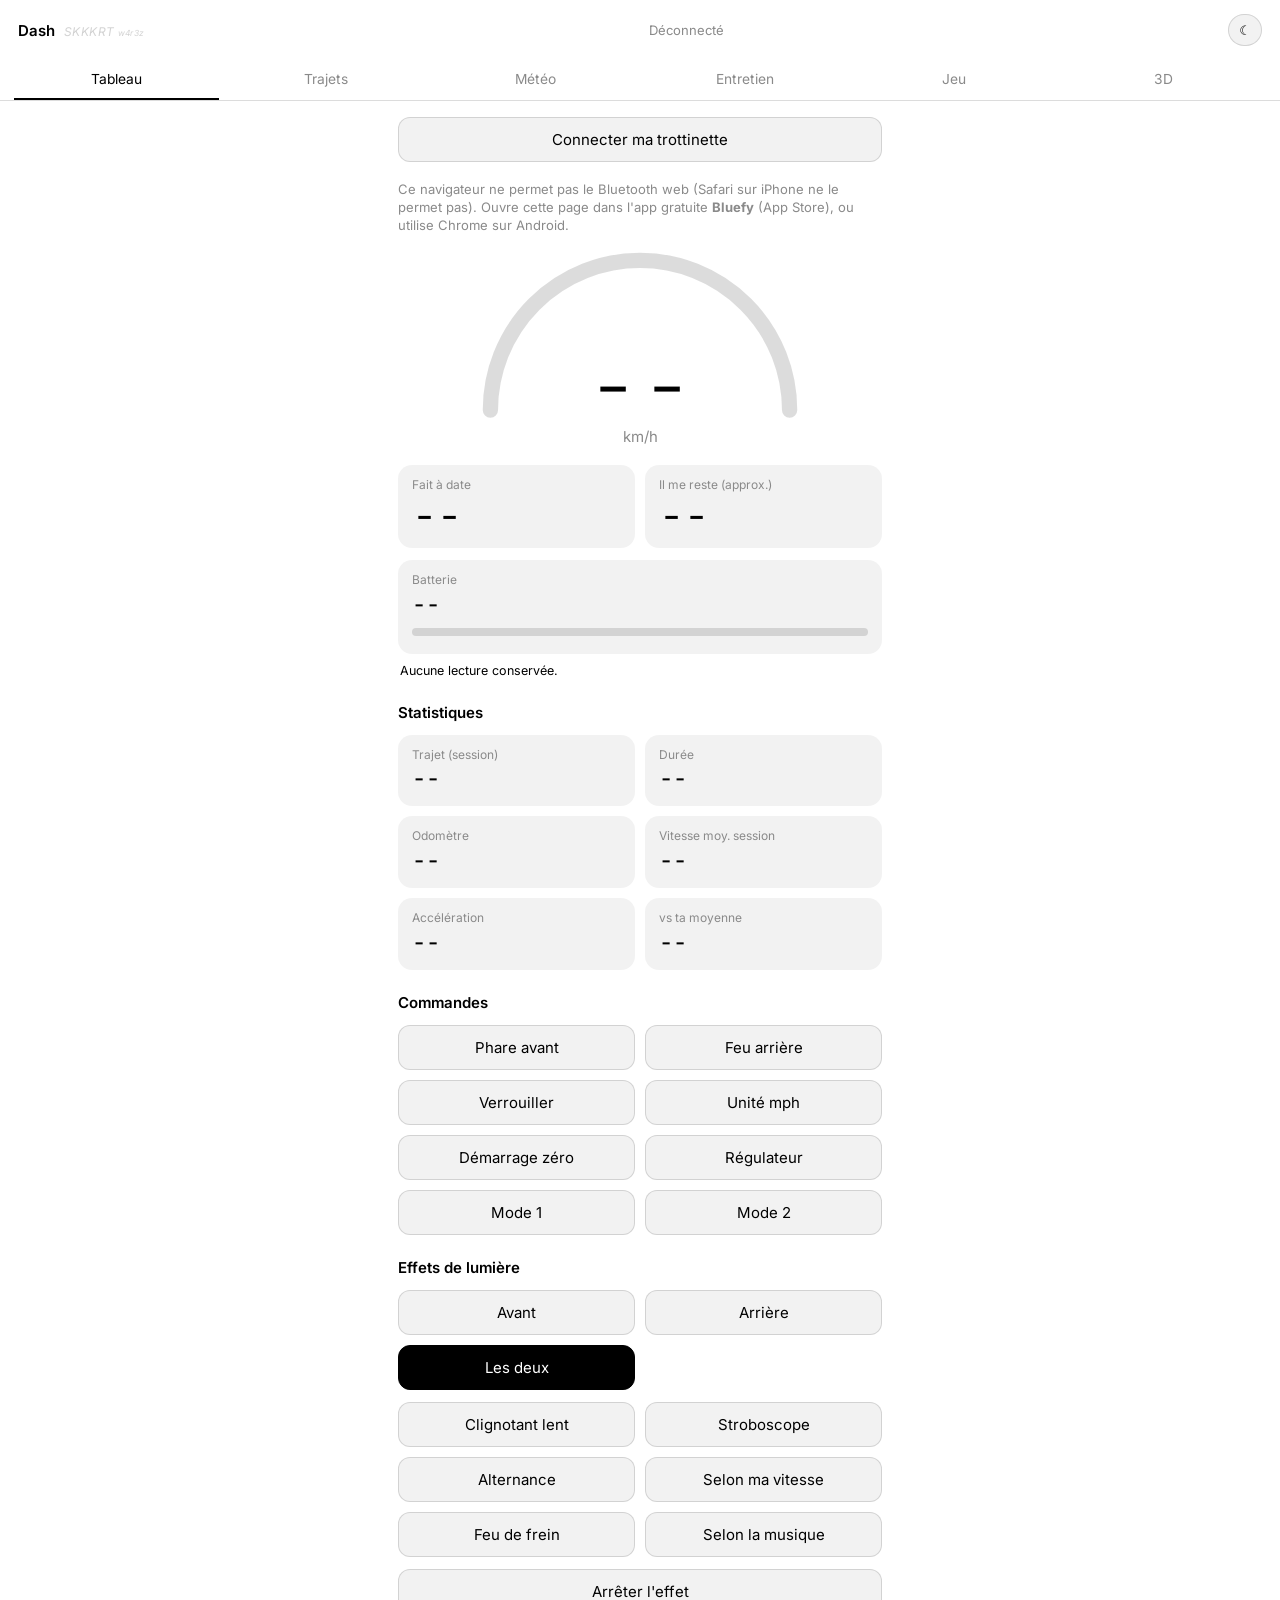
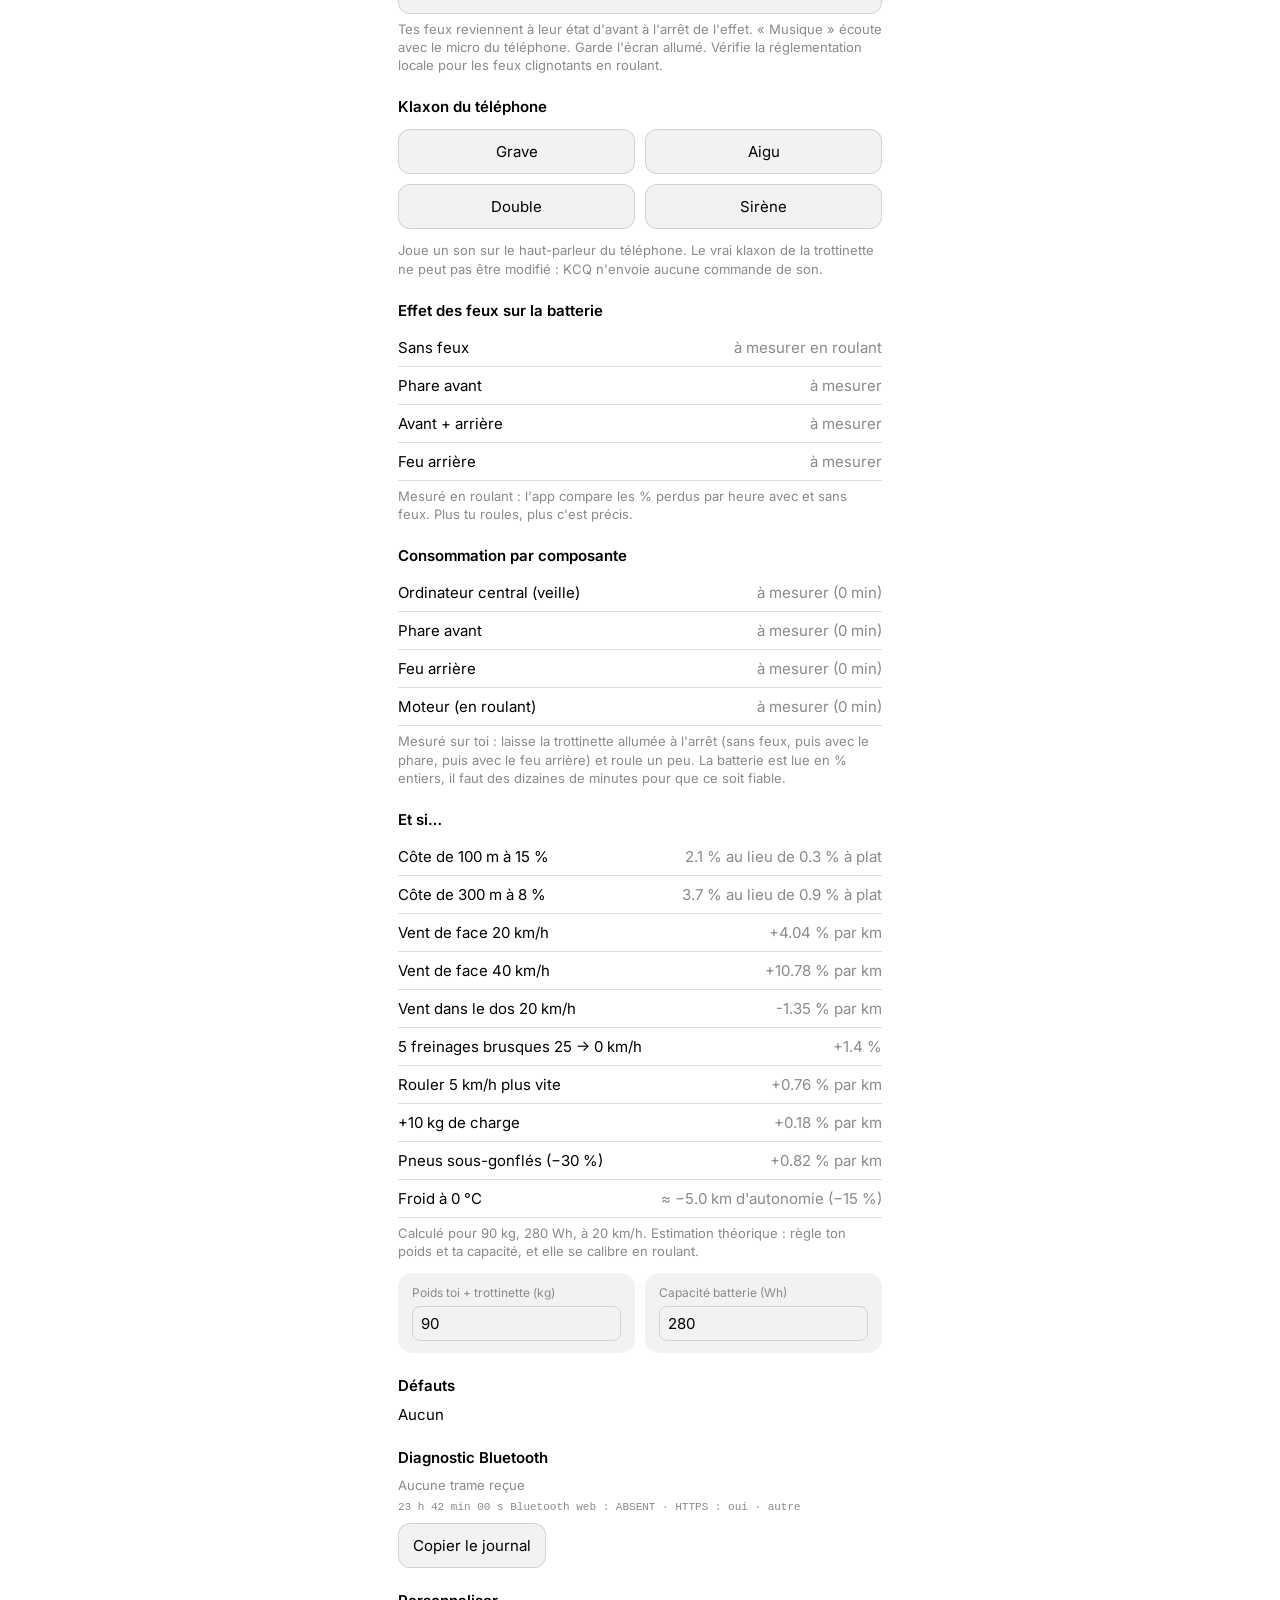
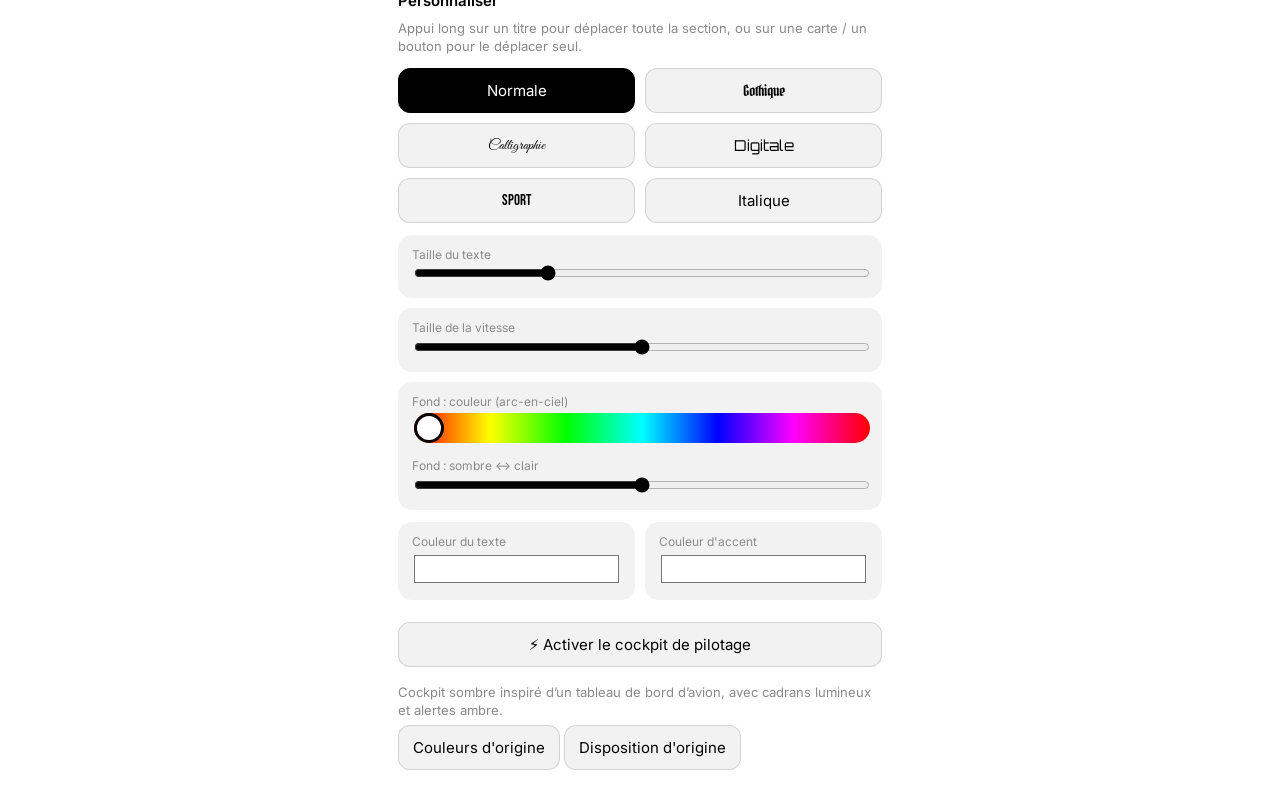
==== commit d60ddf5a: "Improve six 3D maps and rider customization" ====
--- a/index.html
+++ b/index.html
@@ -57,6 +57,38 @@
 body[data-sport="1"] #a #arc{stroke:#ffb52e;filter:drop-shadow(0 0 5px #ffb52e99)}
 body[data-sport="1"] #a #bt,body[data-sport="1"] #a #od,body[data-sport="1"] #a #tr{color:#ffc85a;font-family:Orbitron,system-ui,sans-serif;font-variant-numeric:tabular-nums}
 body[data-sport="1"] #a .bar{background:#394655}
+
+body[data-sport="1"] #a{position:relative;isolation:isolate;overflow:hidden;background:radial-gradient(ellipse at 50% 0%,#163846 0%,#111f2b 38%,#070d13 78%);color:#e4f7fb;border:1px solid #4c6975;border-radius:18px;padding:18px;box-shadow:inset 0 0 0 4px #091219,inset 0 0 36px #2bb9d522,0 18px 44px #0009}
+body[data-sport="1"] #a::before{content:"";position:absolute;inset:0;z-index:-1;pointer-events:none;background:radial-gradient(circle at 4% 11%,#9db7bb 0 2px,transparent 2.5px),radial-gradient(circle at 96% 11%,#9db7bb 0 2px,transparent 2.5px),radial-gradient(ellipse at 50% 0%,#27b6d32a,transparent 55%),repeating-linear-gradient(115deg,transparent 0 39px,#a6c3cd0a 40px,#a6c3cd0a 42px,transparent 43px 78px)}
+body[data-sport="1"] #a::after{content:"";position:absolute;inset:7px;z-index:-1;pointer-events:none;border:1px solid #8ab0bc36;border-radius:13px;box-shadow:inset 0 0 24px #39d6ff0b}
+body[data-sport="1"] #a #dash{position:relative;display:grid;grid-template-columns:repeat(12,minmax(0,1fr));gap:12px}
+body[data-sport="1"] #a #dash>.blk{min-width:0;padding:14px;border:1px solid #385363;border-radius:13px;background:linear-gradient(145deg,#1a2a35ee,#08131bf5);box-shadow:inset 0 1px #d7f5ff18,inset 0 -16px 26px #02070b80,0 7px 18px #0008;position:relative}
+body[data-sport="1"] #a #dash>[data-id="jauge"]{grid-column:span 4;grid-row:span 2;background:radial-gradient(ellipse at 50% 45%,#173849,#08131b 72%);display:flex;flex-direction:column;justify-content:center;align-items:center}
+body[data-sport="1"] #a #dash>[data-id="bat"]{grid-column:span 3;display:flex;flex-direction:column;justify-content:center}
+body[data-sport="1"] #a #dash>[data-id="stats"]{grid-column:span 5;grid-row:span 2}
+body[data-sport="1"] #a #dash>[data-id="cmd"]{grid-column:span 3}
+body[data-sport="1"] #a #dash>[data-id="jauge"] #gauge{width:min(100%,390px);filter:drop-shadow(0 0 8px #39d6ff55)}
+body[data-sport="1"] #a #dash>[data-id="jauge"] #sp{font-family:Orbitron,system-ui,sans-serif;font-size:clamp(3.6rem,8vw,6rem);line-height:.95;font-variant-numeric:tabular-nums;color:#eaffff;text-shadow:0 0 12px #2ddcffaa,0 0 35px #13b9d566}
+body[data-sport="1"] #a #dash>[data-id="jauge"] #un{color:#65d9e8;text-transform:uppercase;letter-spacing:.34em;font-size:.78rem;margin:4px 0 16px}
+body[data-sport="1"] #a #dash>[data-id="jauge"] .g{display:grid;width:100%;grid-template-columns:repeat(2,minmax(0,1fr))}
+body[data-sport="1"] #a #dash>.blk h3{color:#83c5d0;font-family:Orbitron,system-ui,sans-serif;font-size:.78rem;letter-spacing:.14em;text-transform:uppercase;border-bottom:1px solid #426174;padding-bottom:8px}
+body[data-sport="1"] #a #dash>.blk small{color:#94aeb8}
+body[data-sport="1"] #a .c{background:linear-gradient(145deg,#1c3039,#0b151d);border:1px solid #45606b;border-radius:9px;box-shadow:inset 0 1px #e5fbff16,0 3px 8px #0007}
+body[data-sport="1"] #a #bt,body[data-sport="1"] #a #od,body[data-sport="1"] #a #tr,body[data-sport="1"] #a #tm,body[data-sport="1"] #a #av,body[data-sport="1"] #a #ac,body[data-sport="1"] #a #vs{color:#ffd074;font-family:Orbitron,system-ui,sans-serif;font-variant-numeric:tabular-nums;text-shadow:0 0 10px #ffaa3340}
+body[data-sport="1"] #a .bar{height:12px;background:#263b44;border:1px solid #52707a;box-shadow:inset 0 2px 4px #0009}
+body[data-sport="1"] #a .bar i{background:linear-gradient(90deg,#17abc4,#61ecdb);box-shadow:0 0 12px #34dfffaa}
+body[data-sport="1"] #a #arc{stroke:#4ce6ed;filter:drop-shadow(0 0 6px #31e4ff)}
+body[data-sport="1"] #a button{border-color:#4b6873;background:linear-gradient(180deg,#213540,#101d25);color:#e4f9fb;box-shadow:inset 0 1px #ffffff1a,0 3px 8px #0007}
+body[data-sport="1"] #a button:hover,body[data-sport="1"] #a button.on{border-color:#59d9ea;color:#fff;box-shadow:0 0 14px #24c8e444,inset 0 0 10px #2ab6cf22}
+body[data-sport="1"] #a #cn{font-weight:700;border-color:#d79b4e;background:linear-gradient(180deg,#664a2b,#372a1e);color:#ffe6bc}
+body[data-sport="1"] #a #sunset{color:#f3dfbd}
+@media(max-width:760px){
+ body[data-sport="1"] #a{padding:12px}
+ body[data-sport="1"] #a #dash{grid-template-columns:repeat(2,minmax(0,1fr));gap:8px}
+ body[data-sport="1"] #a #dash>[data-id="jauge"]{grid-column:span 2;grid-row:auto}
+ body[data-sport="1"] #a #dash>[data-id="bat"],body[data-sport="1"] #a #dash>[data-id="stats"],body[data-sport="1"] #a #dash>[data-id="cmd"]{grid-column:span 2;grid-row:auto}
+ body[data-sport="1"] #a #dash>[data-id="jauge"] #sp{font-size:4rem}
+}
 @media (display-mode:standalone) and (min-width:700px){body{border-radius:18px}header{border-radius:18px 18px 0 0}}
 .err{color:#d33}
 .hl{display:flex;align-items:baseline;gap:8px}
@@ -119,7 +151,7 @@
    <div class="c" style="margin-top:10px"><small>Fond : couleur (arc-en-ciel)</small><input id="hue" type="range" min="0" max="360" value="0">
     <small style="margin-top:10px">Fond : sombre ↔ clair</small><input id="lt" class="rg" type="range" min="4" max="96" value="50"></div>
    <div class="g"><label class="c"><small>Couleur du texte</small><input id="ct" type="color" value="#ffffff"></label><label class="c"><small>Couleur d'accent</small><input id="ca" type="color" value="#ffffff"></label></div>
-   <button id="spc" style="width:100%;margin:10px 0">⚡ Activer le cockpit sportif</button><p class="n">Affichage sombre inspiré d'un tableau de bord de performance.</p>
+   <button id="spc" style="width:100%;margin:10px 0">⚡ Activer le cockpit sportif</button><p class="n">Cockpit sombre inspiré d’un tableau de bord d’avion, avec cadrans lumineux et alertes ambre.</p>
    <button id="hr">Couleurs d'origine</button> <button id="ro">Disposition d'origine</button></div>
  </div>
 </section>
@@ -132,7 +164,7 @@
  <div class="blk" data-id="ses"><h3>10 dernières sessions</h3><div id="hs"></div></div>
 </div></section>
 
-<section id="c"><h3>Prochaines 3 heures</h3><div id="wx" class="n">Chargement…</div><button id="wr">Actualiser</button></section>
+<section id="c"><h3>Prochaines 3 heures</h3><div class="c" id="sunset" style="margin:0 0 10px"><small>Coucher du soleil</small><b>Calcul en cours…</b></div><div id="wx" class="n">Chargement…</div><button id="wr">Actualiser</button></section>
 
 <section id="d"><div id="en" data-sort>
  <div class="blk" data-id="fr"><h3>Freins (estimation)</h3>
@@ -148,7 +180,7 @@
 
 <section id="f">
  <h3>SKKKRT3D · simulateur en ville</h3>
- <p class="n">Ta trottinette devient une vraie manette : la poignée donne la vitesse, le gyro du téléphone (fixé sur le guidon) tourne le monde. 4 mondes, vue 1re ou 2e personne, polices et réglages dans le jeu (⚙). Nouveau : jeu de capture de drapeaux 🚩 avec pièces dorées, chrono et points, chute en percutant un bâtiment, cyclistes à éviter (ou à percuter).</p>
+ <p class="n">Ta trottinette devient une vraie manette : la poignée donne la vitesse, le gyro du téléphone (fixé sur le guidon) tourne le monde. 6 parcours imaginaires, vue 1re ou 2e personne, polices et réglages dans le jeu (⚙). Nouveau : jeu de capture de drapeaux 🚩 avec pièces dorées, chrono et points, chute en percutant un bâtiment, cyclistes à éviter (ou à percuter).</p>
  <p class="n">1. Connecte ta trottinette dans l'onglet <b>Tableau</b> (la connexion est partagée avec le jeu).<br>2. Entre dans la ville, autorise le gyro, puis <b>Calibrer guidon</b> guidon droit.</p>
  <button id="g3" class="on" style="width:100%;margin-top:6px">Entrer dans la ville 3D</button>
  <p class="n" id="g3s"></p>
@@ -172,7 +204,7 @@
   if(cfg.h!=null||cfg.l!=null){const l=cfg.l??(d?11:93);set('--bg',`hsl(${cfg.h||0} ${cfg.h==null?0:d?55:85}% ${l}%)`);set('--fg',l>55?'#111':'#fff')}else{set('--bg');set('--fg')}
   if(cfg.tx)set('--fg',cfg.tx);
   document.body.dataset.sport=cfg.sport?'1':'0';
-  const sport=$('#spc');if(sport){sport.classList.toggle('on',!!cfg.sport);sport.textContent=cfg.sport?'⚡ Cockpit sportif activé':'⚡ Activer le cockpit sportif'}
+  const sport=$('#spc');if(sport){sport.classList.toggle('on',!!cfg.sport);sport.textContent=cfg.sport?'⚡ Cockpit de pilotage activé':'⚡ Activer le cockpit de pilotage'}
   document.body.style.fontStyle=cfg.f==='ita'?'italic':'';set('--ac',cfg.ac);set('--ff',F[cfg.f]&&F[cfg.f][1]);set('--z',cfg.z);set('--sz',cfg.sz);
   $$('#fl button').forEach(b=>b.classList.toggle('on',b.dataset.f===(cfg.f||'sys')));
   document.querySelector('meta[name=theme-color]').content=getComputedStyle(document.body).backgroundColor;
@@ -412,11 +444,13 @@
   $('#wx').textContent='Localisation…';
   navigator.geolocation.getCurrentPosition(async p=>{
     try{
-      const r=await(await fetch(`https://api.open-meteo.com/v1/forecast?latitude=${p.coords.latitude}&longitude=${p.coords.longitude}&hourly=temperature_2m,precipitation_probability,cloud_cover,wind_gusts_10m&timezone=auto&forecast_days=2`)).json();
+      const r=await(await fetch(`https://api.open-meteo.com/v1/forecast?latitude=${p.coords.latitude}&longitude=${p.coords.longitude}&hourly=temperature_2m,precipitation_probability,cloud_cover,wind_gusts_10m&daily=sunset&timezone=auto&forecast_days=2`)).json();
+      const sunsets=(r.daily&&r.daily.sunset)||[];
+      $('#sunset').innerHTML='<small>Coucher du soleil</small>'+sunsets.slice(0,2).map((t,n)=>'<b style="margin-left:12px">'+(n===0?'Aujourd’hui':'Demain')+' · '+(t?t.slice(11,16):'—')+'</b>').join('');
       const h=r.hourly,now=new Date().toISOString().slice(0,13);let i=h.time.findIndex(t=>t.slice(0,13)>=now.slice(0,13));if(i<0)i=0;
       $('#wx').innerHTML=[0,1,2].map(j=>i+j).map(n=>`<div class="c" style="margin-bottom:8px"><small>${h.time[n].slice(11,16)}</small><b>${Math.round(h.temperature_2m[n])} °C</b><small>Pluie ${h.precipitation_probability[n]} % · Nuages ${h.cloud_cover[n]} % · Rafales ${Math.round(h.wind_gusts_10m[n])} km/h</small></div>`).join('');
-    }catch(e){$('#wx').textContent='Météo indisponible (connexion ?)'}
-  },e=>$('#wx').textContent='Active la localisation : '+e.message);
+    }catch(e){$('#wx').textContent='Météo indisponible (connexion ?)';$('#sunset').innerHTML='<small>Coucher du soleil</small><b>Indisponible</b>'}
+  },e=>{$('#wx').textContent='Active la localisation : '+e.message;$('#sunset').innerHTML='<small>Coucher du soleil</small><b>Autorise la localisation</b>'});
 }
 $('#wr').onclick=wx;
 
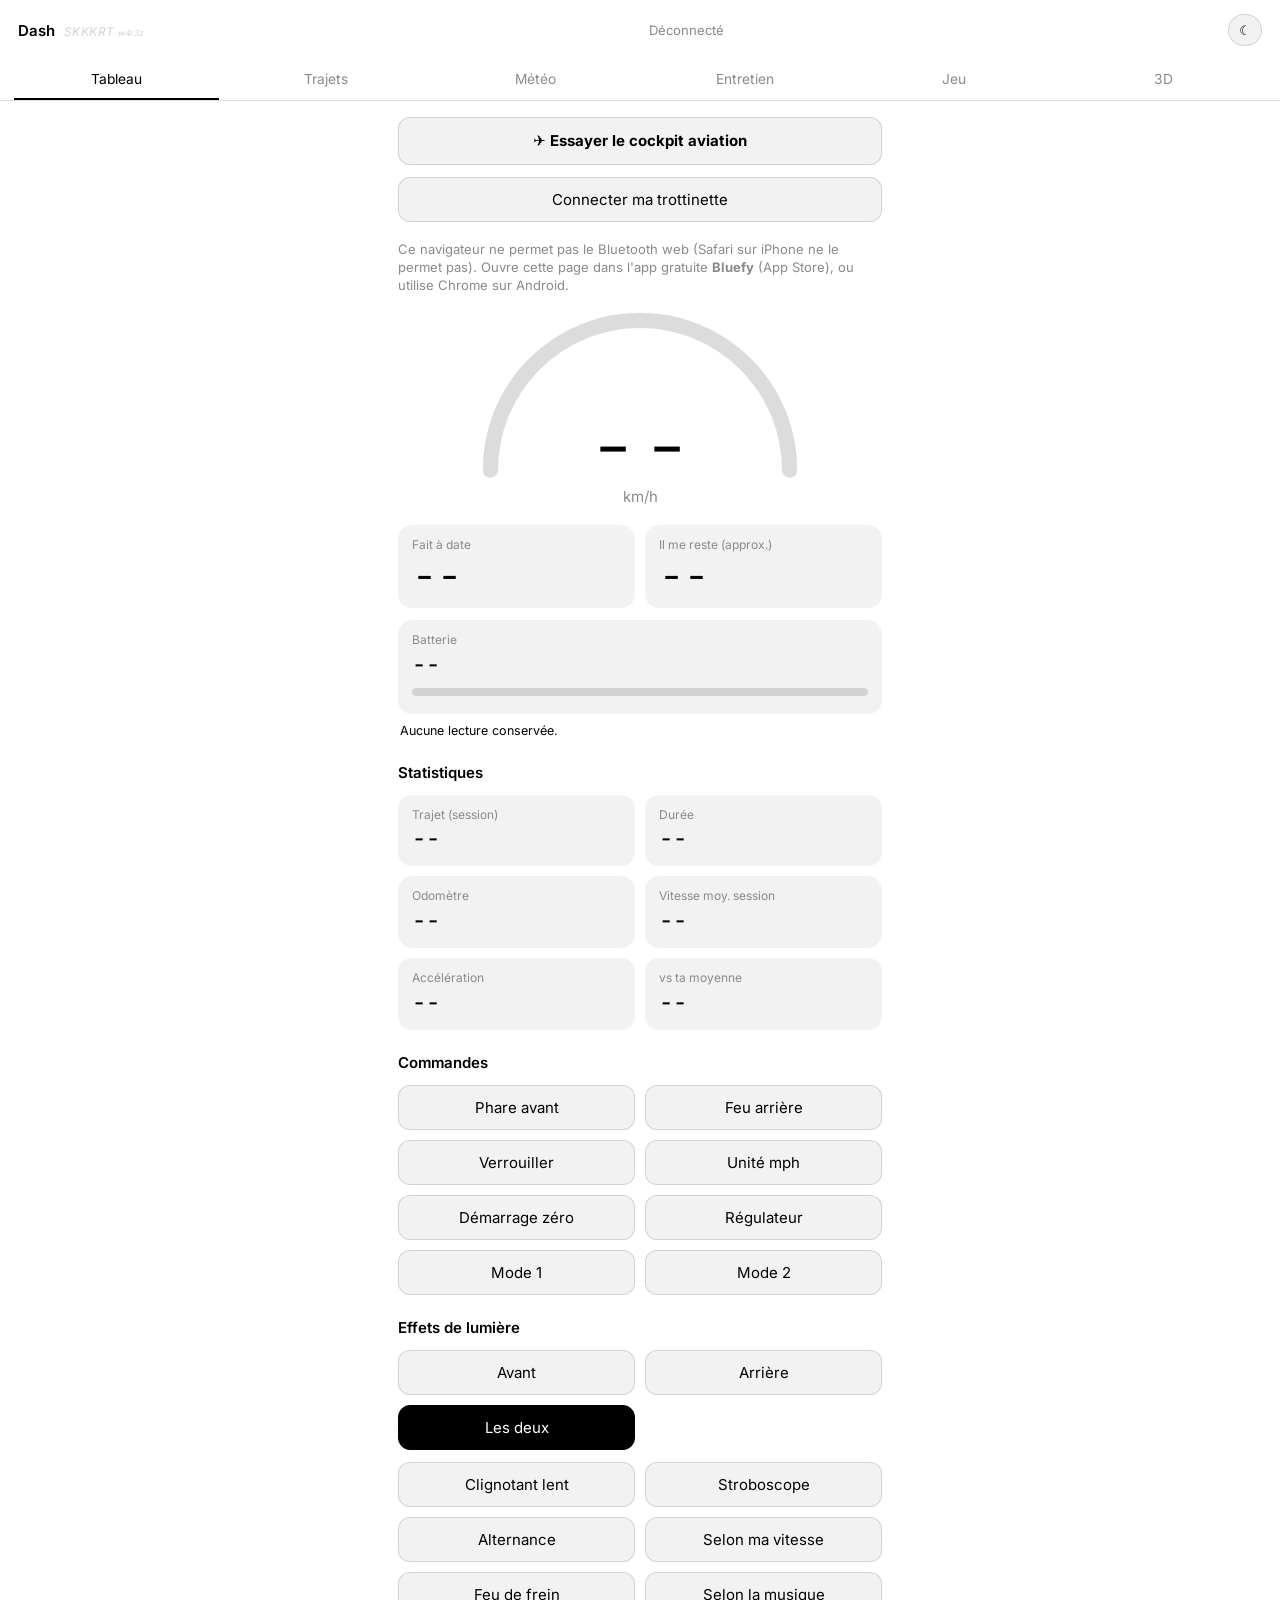
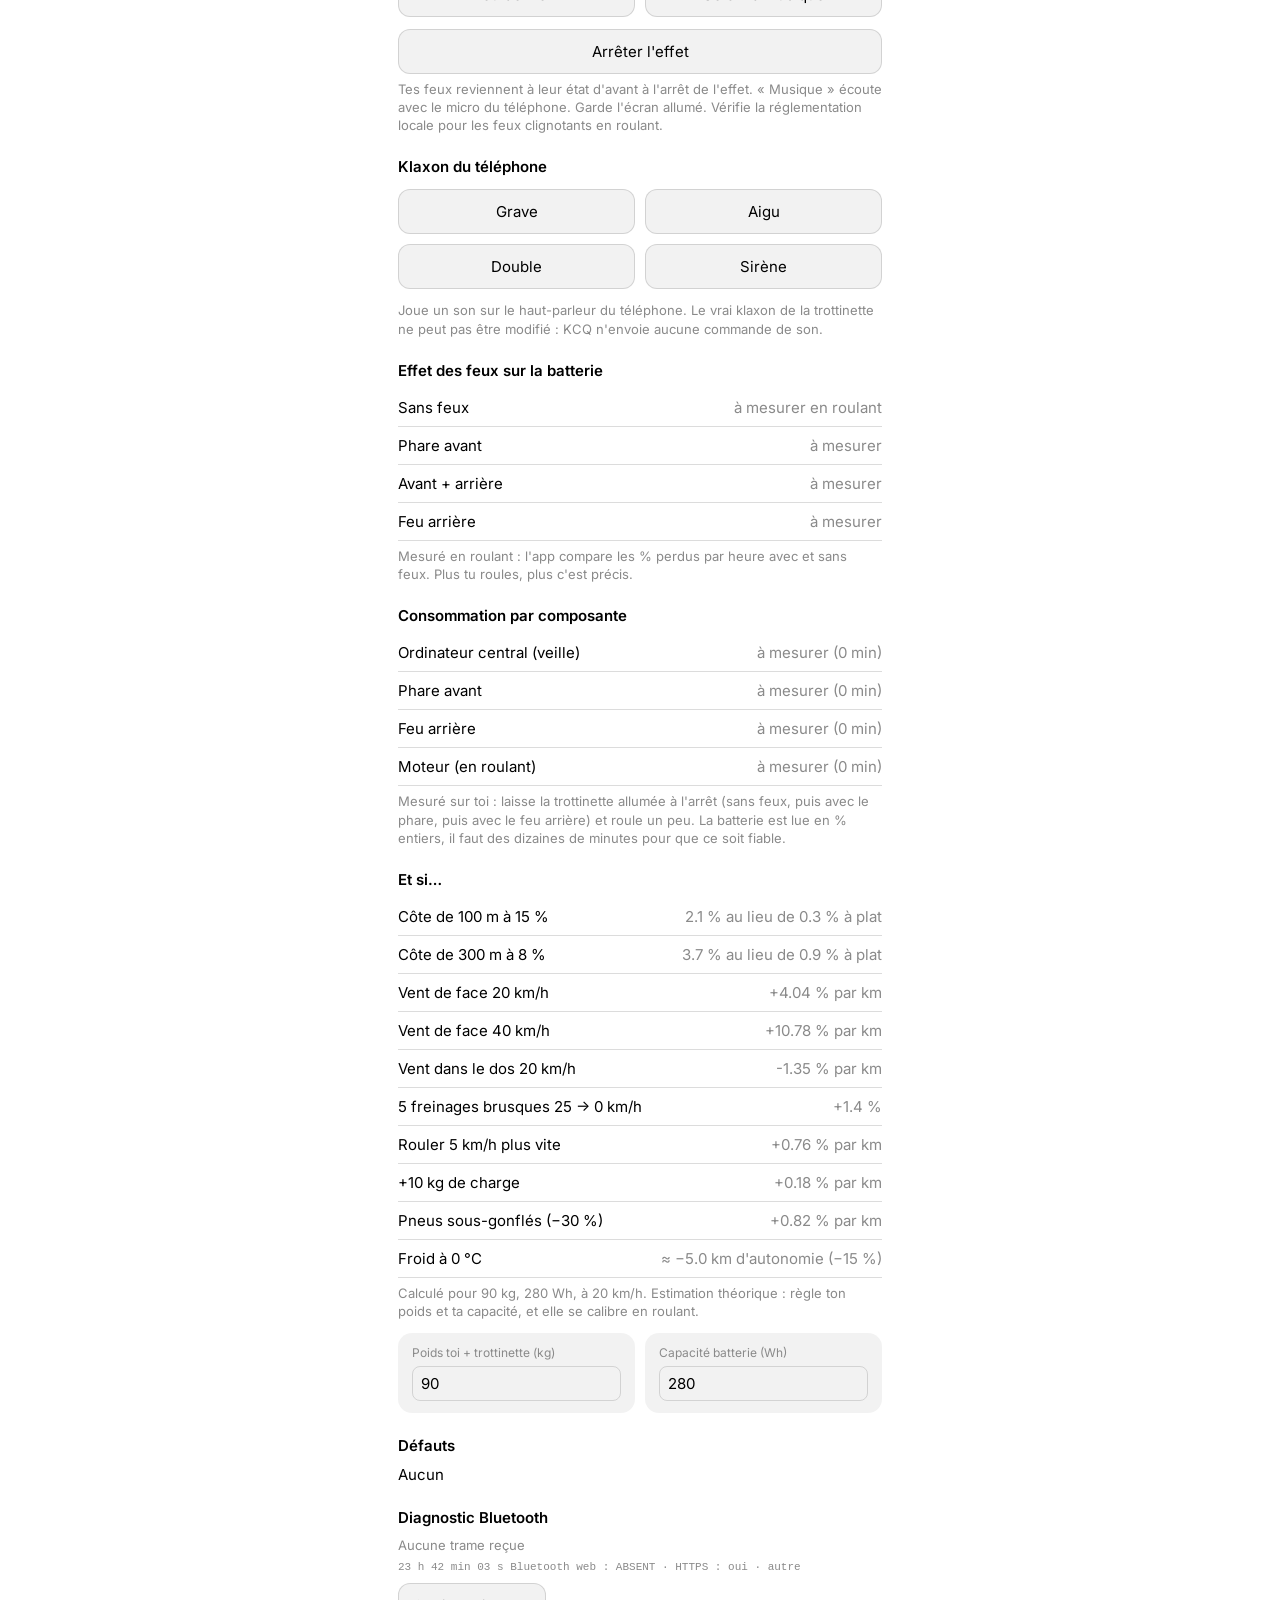
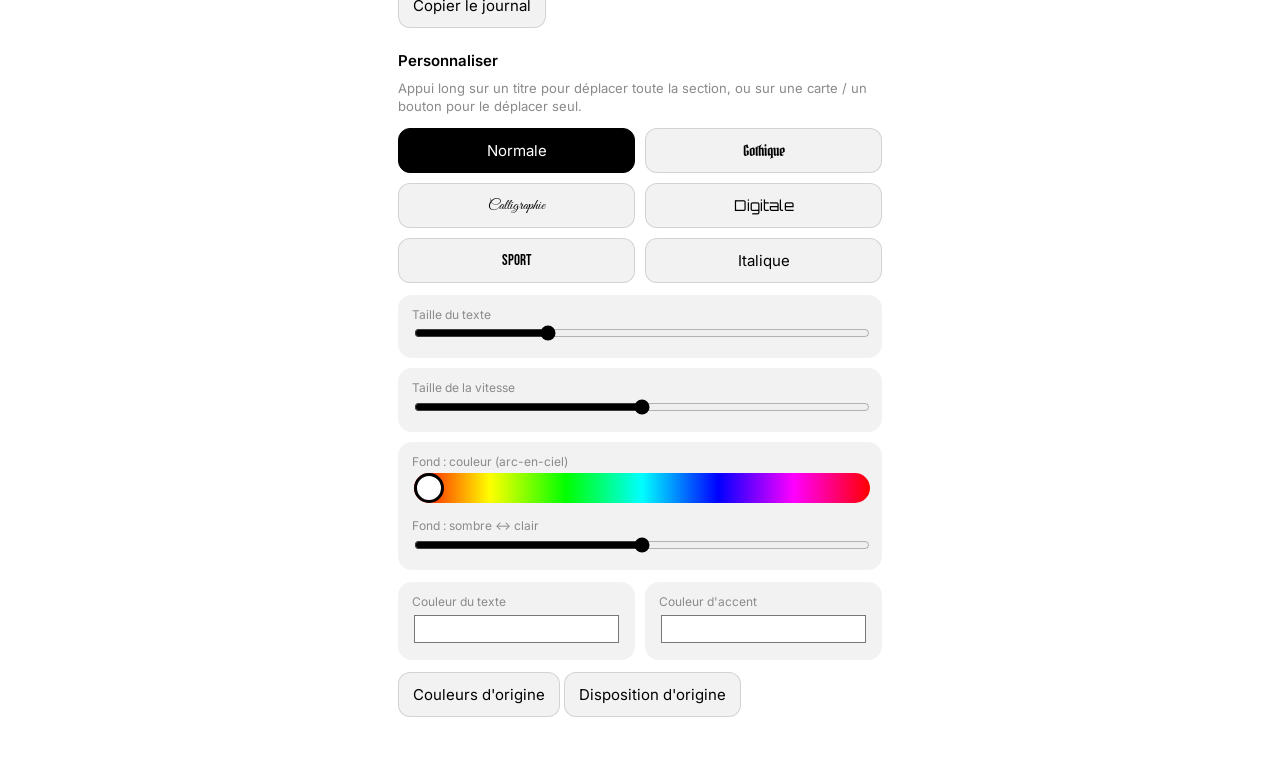
==== commit 464ebdbc: "Fix cockpit layout and restore control" ====
--- a/index.html
+++ b/index.html
@@ -89,6 +89,41 @@
  body[data-sport="1"] #a #dash>[data-id="bat"],body[data-sport="1"] #a #dash>[data-id="stats"],body[data-sport="1"] #a #dash>[data-id="cmd"]{grid-column:span 2;grid-row:auto}
  body[data-sport="1"] #a #dash>[data-id="jauge"] #sp{font-size:4rem}
 }
+
+/* Cockpit aviation : mise en page large, cadrans lisibles et retour toujours accessible */
+#spc{display:block;width:100%;min-height:48px;margin:0 0 12px!important;font-weight:700}
+body[data-sport="1"] section#a{width:min(1840px,calc(100% - 32px));max-width:none;margin:14px auto 40px;padding:clamp(14px,1.8vw,28px);box-sizing:border-box;overflow:visible}
+body[data-sport="1"] section#a #spc{position:sticky;top:8px;z-index:120;width:100%;min-height:54px;margin:0 0 14px!important;border:2px solid #f2bd60!important;border-radius:12px;background:linear-gradient(180deg,#76532a,#38291c)!important;color:#fff3d6!important;font-size:1.02rem;font-weight:800;letter-spacing:.02em;box-shadow:0 6px 18px #000b,inset 0 1px #fff5}
+body[data-sport="1"] section#a #spc:hover{border-color:#ffe09a!important;background:linear-gradient(180deg,#896338,#49331f)!important;box-shadow:0 0 0 3px #f2bd6033,0 8px 22px #000b}
+body[data-sport="1"] #a #dash{grid-template-columns:repeat(12,minmax(0,1fr));grid-auto-rows:minmax(126px,auto);gap:clamp(10px,1vw,16px);align-items:stretch}
+body[data-sport="1"] #a #dash>[data-id="jauge"]{grid-column:span 4;grid-row:span 2}
+body[data-sport="1"] #a #dash>[data-id="bat"]{grid-column:span 3;grid-row:auto}
+body[data-sport="1"] #a #dash>[data-id="stats"]{grid-column:span 5;grid-row:span 2}
+body[data-sport="1"] #a #dash>[data-id="cmd"]{grid-column:span 3;grid-row:auto}
+body[data-sport="1"] #a #dash>[data-id="fx"],body[data-sport="1"] #a #dash>[data-id="horn"],body[data-sport="1"] #a #dash>[data-id="feux"],body[data-sport="1"] #a #dash>[data-id="def"]{grid-column:span 4}
+body[data-sport="1"] #a #dash>[data-id="conso"],body[data-sport="1"] #a #dash>[data-id="si"]{grid-column:span 6}
+body[data-sport="1"] #a #dash>[data-id="diag"]{grid-column:span 8}
+body[data-sport="1"] #a #dash>[data-id="look"]{grid-column:span 12;display:grid;grid-template-columns:repeat(4,minmax(0,1fr));align-items:start;gap:12px}
+body[data-sport="1"] #a #dash>[data-id="look"]>h3,body[data-sport="1"] #a #dash>[data-id="look"]>p{grid-column:1/-1;margin-top:0}
+body[data-sport="1"] #a #dash>[data-id="look"]>#fl{grid-column:1/-1;grid-template-columns:repeat(6,minmax(0,1fr))}
+body[data-sport="1"] #a #dash>[data-id="look"]>.c{min-width:0;margin:0!important}
+body[data-sport="1"] #a #dash>[data-id="look"]>.g:not(#fl){grid-column:span 2;grid-template-columns:repeat(2,minmax(0,1fr))}
+body[data-sport="1"] #a #dash>[data-id="look"]>#hr,body[data-sport="1"] #a #dash>[data-id="look"]>#ro{grid-column:span 2;min-height:46px}
+body[data-sport="1"] #a #dash>[data-id="diag"] pre{max-width:100%;overflow:auto}
+@media(max-width:760px){
+ body[data-sport="1"] section#a{width:calc(100% - 16px);margin:8px auto 24px;padding:12px}
+ body[data-sport="1"] section#a #spc{top:4px;min-height:50px}
+ body[data-sport="1"] #a #dash{grid-template-columns:repeat(2,minmax(0,1fr));grid-auto-rows:auto;gap:8px}
+ body[data-sport="1"] #a #dash>[data-id="jauge"],body[data-sport="1"] #a #dash>[data-id="bat"],body[data-sport="1"] #a #dash>[data-id="stats"],body[data-sport="1"] #a #dash>[data-id="cmd"],body[data-sport="1"] #a #dash>[data-id="fx"],body[data-sport="1"] #a #dash>[data-id="horn"],body[data-sport="1"] #a #dash>[data-id="feux"],body[data-sport="1"] #a #dash>[data-id="conso"],body[data-sport="1"] #a #dash>[data-id="si"],body[data-sport="1"] #a #dash>[data-id="def"],body[data-sport="1"] #a #dash>[data-id="diag"],body[data-sport="1"] #a #dash>[data-id="look"]{grid-column:1/-1;grid-row:auto}
+ body[data-sport="1"] #a #dash>[data-id="look"]{grid-template-columns:repeat(2,minmax(0,1fr));gap:8px}
+ body[data-sport="1"] #a #dash>[data-id="look"]>#fl{grid-template-columns:repeat(2,minmax(0,1fr))}
+ body[data-sport="1"] #a #dash>[data-id="look"]>.g:not(#fl){grid-column:1/-1}
+ body[data-sport="1"] #a #dash>[data-id="jauge"] #sp{font-size:4rem}
+}
+@media(max-width:420px){
+ body[data-sport="1"] section#a{width:calc(100% - 10px);padding:8px}
+ body[data-sport="1"] #a #dash>.blk{padding:10px}
+}
 @media (display-mode:standalone) and (min-width:700px){body{border-radius:18px}header{border-radius:18px 18px 0 0}}
 .err{color:#d33}
 .hl{display:flex;align-items:baseline;gap:8px}
@@ -106,6 +141,7 @@
 <nav id="nav"><button data-s="a" class="on">Tableau</button><button data-s="b">Trajets</button><button data-s="c">Météo</button><button data-s="d">Entretien</button><button data-s="e">Jeu</button><button data-s="f">3D</button></nav>
 
 <section id="a" class="on">
+ <button id="spc" type="button" aria-pressed="false" aria-label="Activer le cockpit aviation">✈ Essayer le cockpit aviation</button>
  <button id="cn" style="width:100%;margin-bottom:12px">Connecter ma trottinette</button>
  <p id="ns" class="n err" hidden>Ce navigateur ne permet pas le Bluetooth web (Safari sur iPhone ne le permet pas). Ouvre cette page dans l'app gratuite <b>Bluefy</b> (App Store), ou utilise Chrome sur Android.</p>
  <button id="bf" hidden style="width:100%;margin-bottom:12px">Ouvrir cette page dans Bluefy</button>
@@ -151,7 +187,6 @@
    <div class="c" style="margin-top:10px"><small>Fond : couleur (arc-en-ciel)</small><input id="hue" type="range" min="0" max="360" value="0">
     <small style="margin-top:10px">Fond : sombre ↔ clair</small><input id="lt" class="rg" type="range" min="4" max="96" value="50"></div>
    <div class="g"><label class="c"><small>Couleur du texte</small><input id="ct" type="color" value="#ffffff"></label><label class="c"><small>Couleur d'accent</small><input id="ca" type="color" value="#ffffff"></label></div>
-   <button id="spc" style="width:100%;margin:10px 0">⚡ Activer le cockpit sportif</button><p class="n">Cockpit sombre inspiré d’un tableau de bord d’avion, avec cadrans lumineux et alertes ambre.</p>
    <button id="hr">Couleurs d'origine</button> <button id="ro">Disposition d'origine</button></div>
  </div>
 </section>
@@ -204,7 +239,7 @@
   if(cfg.h!=null||cfg.l!=null){const l=cfg.l??(d?11:93);set('--bg',`hsl(${cfg.h||0} ${cfg.h==null?0:d?55:85}% ${l}%)`);set('--fg',l>55?'#111':'#fff')}else{set('--bg');set('--fg')}
   if(cfg.tx)set('--fg',cfg.tx);
   document.body.dataset.sport=cfg.sport?'1':'0';
-  const sport=$('#spc');if(sport){sport.classList.toggle('on',!!cfg.sport);sport.textContent=cfg.sport?'⚡ Cockpit de pilotage activé':'⚡ Activer le cockpit de pilotage'}
+  const sport=$('#spc');if(sport){const active=!!cfg.sport;sport.classList.toggle('on',active);sport.textContent=active?'↩ Revenir au tableau original':'✈ Essayer le cockpit aviation';sport.setAttribute('aria-pressed',String(active));sport.setAttribute('aria-label',active?'Revenir au tableau original':'Activer le cockpit aviation')}
   document.body.style.fontStyle=cfg.f==='ita'?'italic':'';set('--ac',cfg.ac);set('--ff',F[cfg.f]&&F[cfg.f][1]);set('--z',cfg.z);set('--sz',cfg.sz);
   $$('#fl button').forEach(b=>b.classList.toggle('on',b.dataset.f===(cfg.f||'sys')));
   document.querySelector('meta[name=theme-color]').content=getComputedStyle(document.body).backgroundColor;
